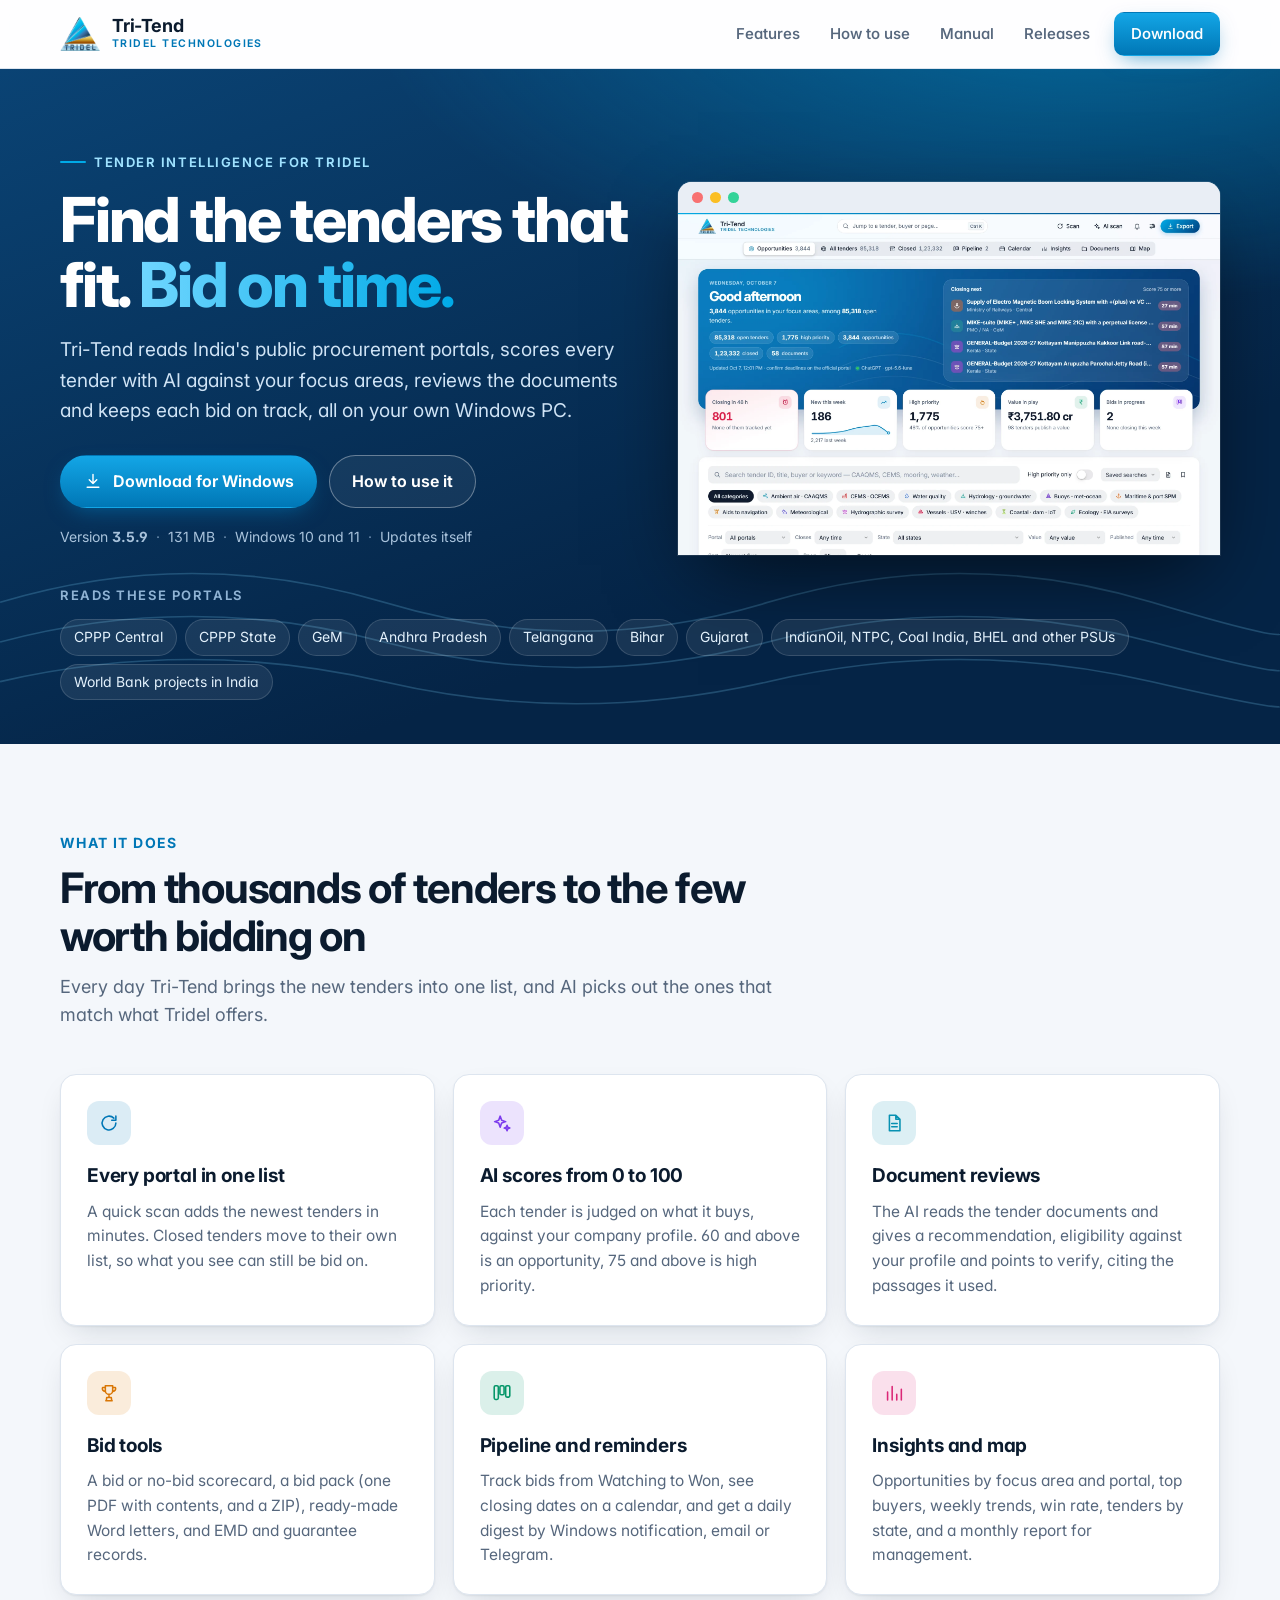
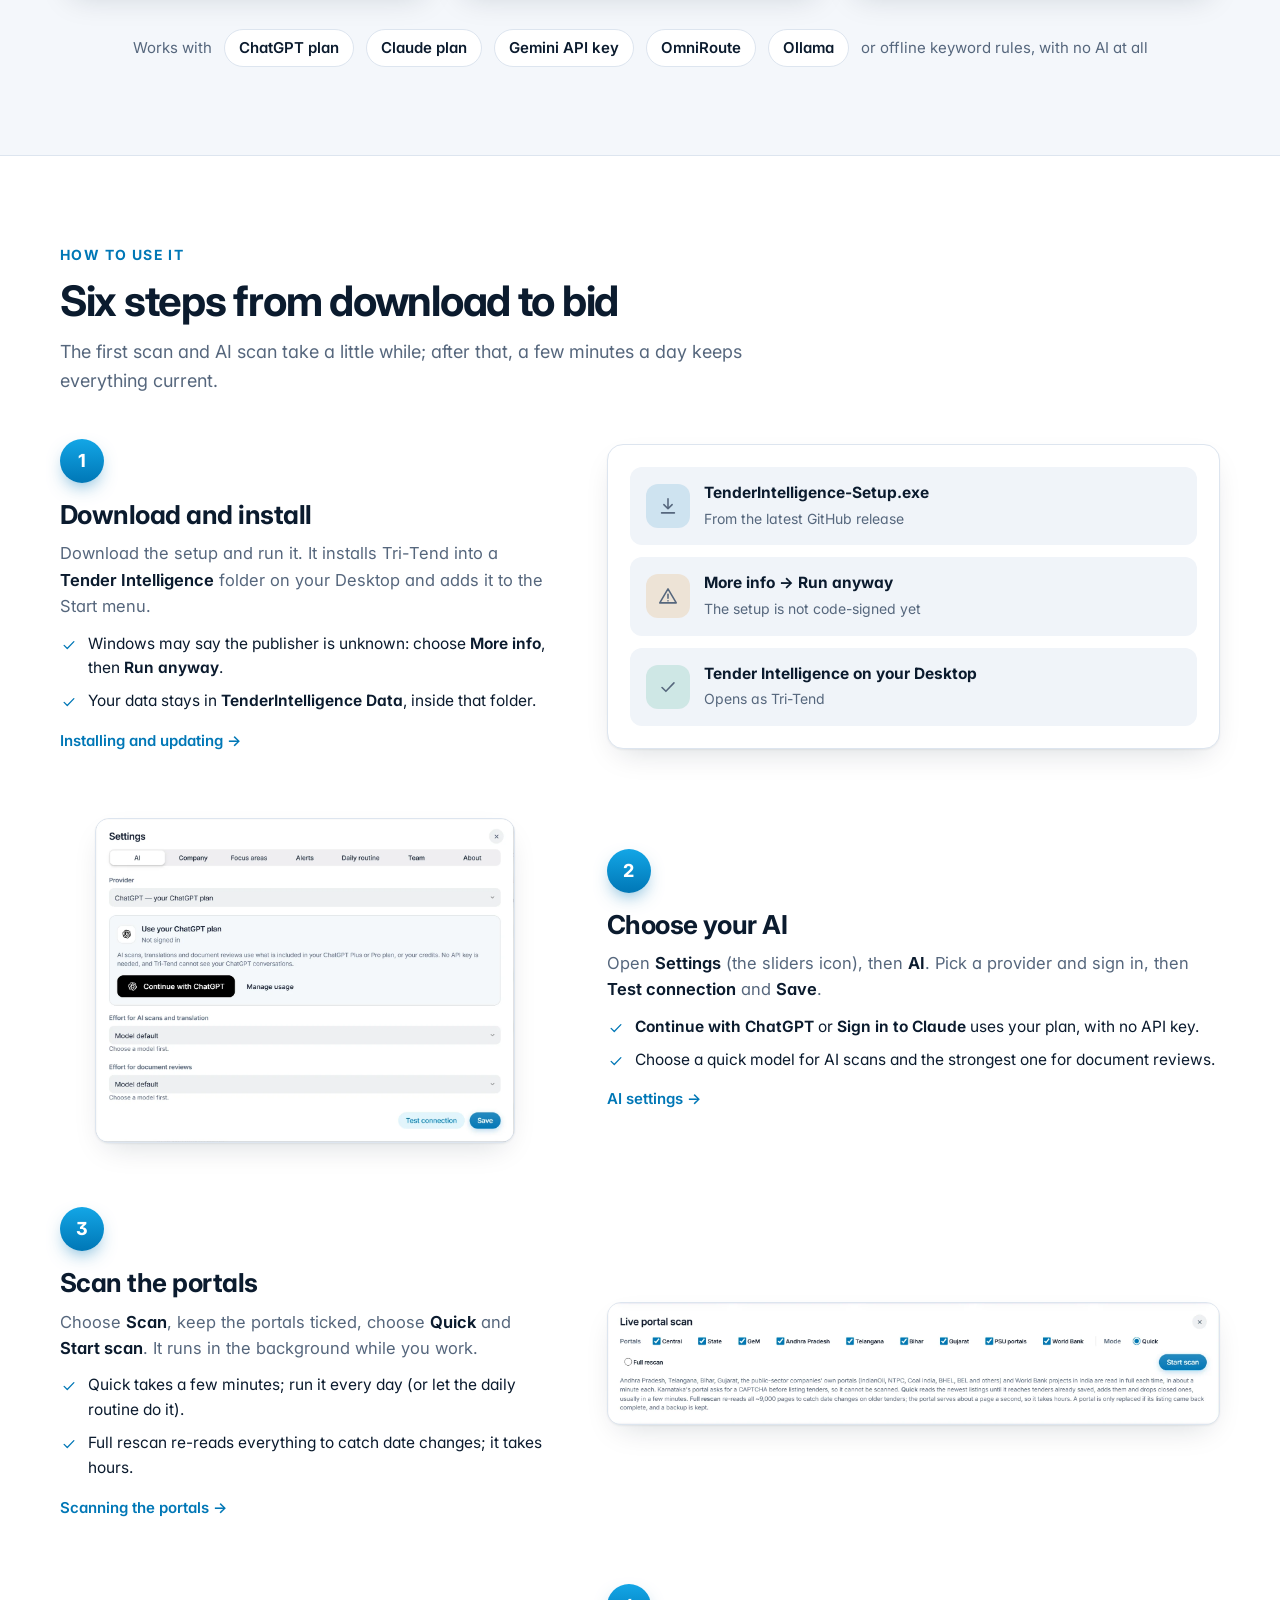
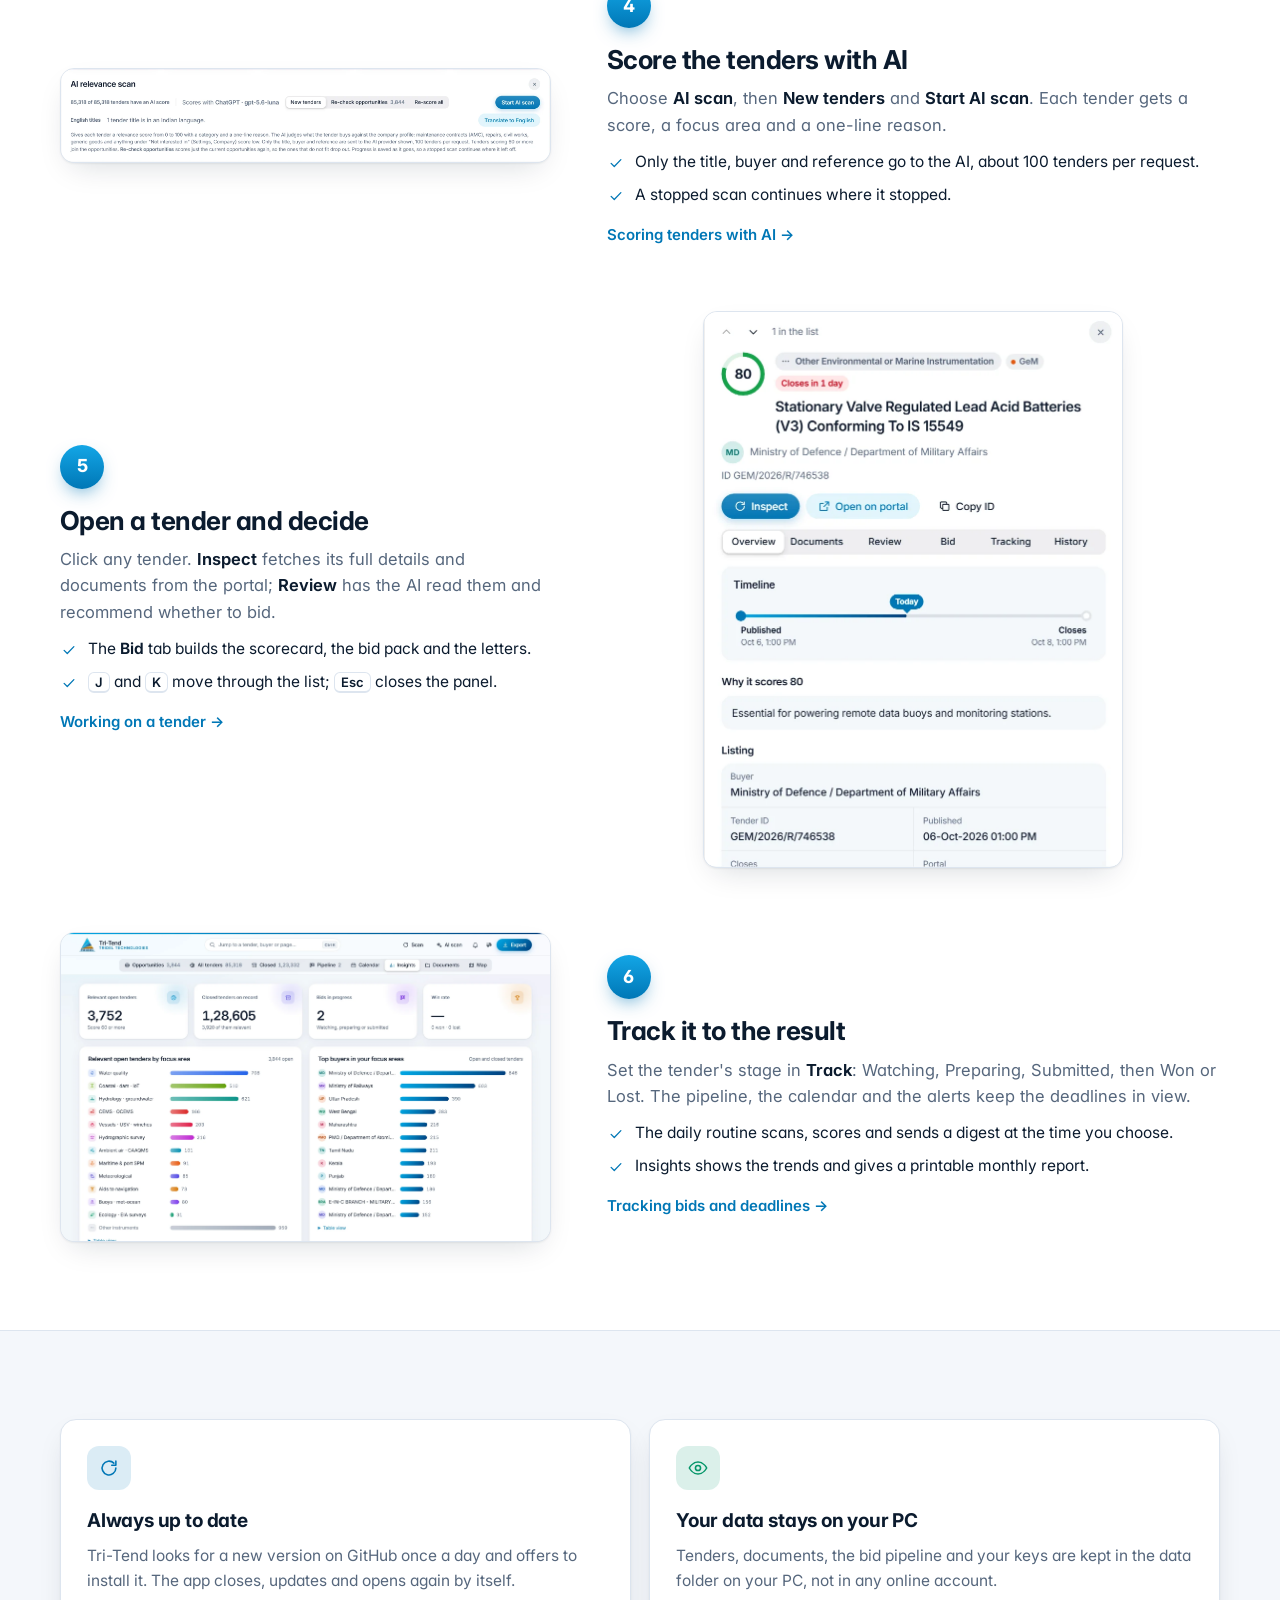
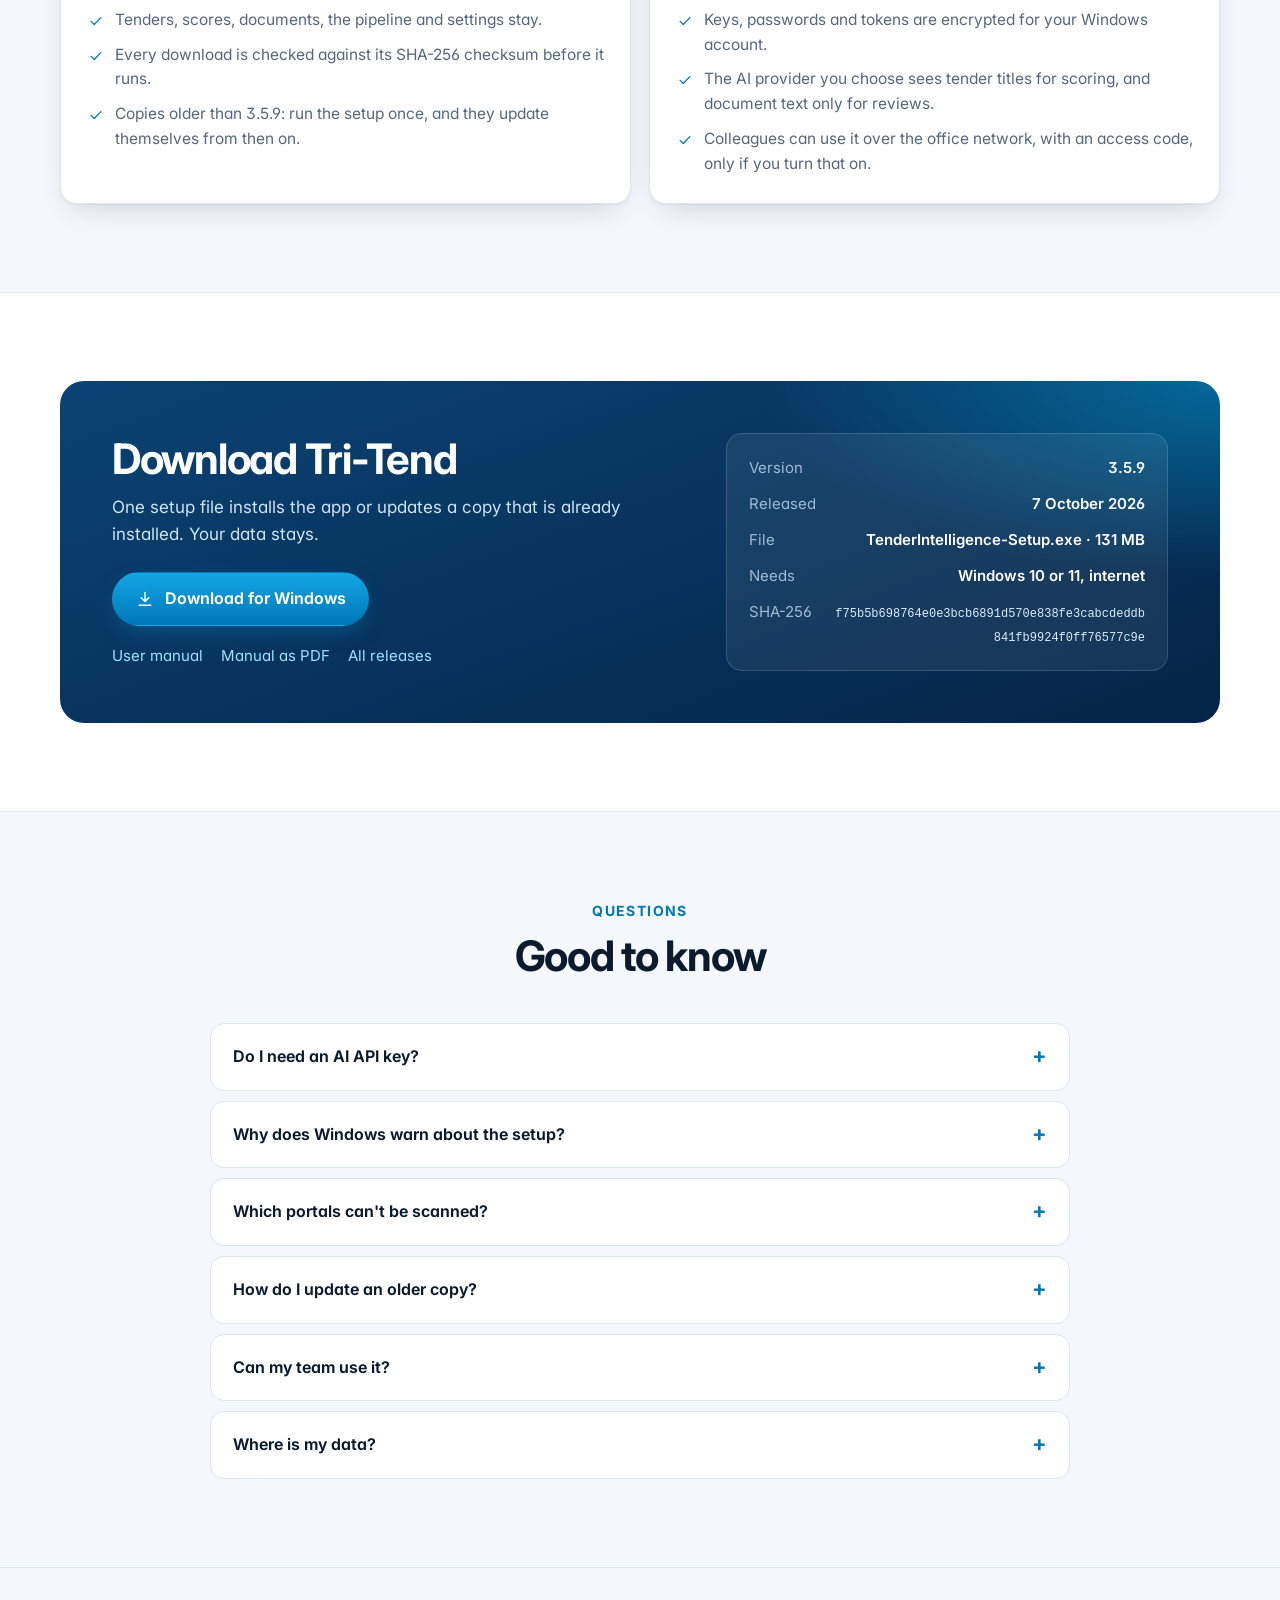
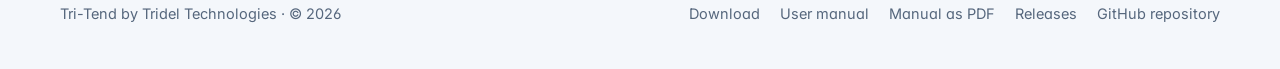
==== docs/index.html @ 92f3721c "Add the Tri-Tend website (GitHub Pages)" ====
<!doctype html>
<html lang="en">
<head>
<meta charset="utf-8">
<meta name="viewport" content="width=device-width, initial-scale=1">
<title>Tri-Tend · Tender intelligence by Tridel Technologies</title>
<meta name="description" content="Tri-Tend reads India's public procurement portals, scores each tender with AI against your focus areas, reviews the documents and tracks your bids, on your own Windows PC.">
<meta name="color-scheme" content="light dark">
<meta property="og:type" content="website">
<meta property="og:title" content="Tri-Tend · Tender intelligence by Tridel Technologies">
<meta property="og:description" content="Find the tenders that fit, score them with AI, review the documents and keep every bid on time.">
<meta property="og:url" content="https://amandeep-tridel.github.io/tri-tend/">
<meta property="og:image" content="https://amandeep-tridel.github.io/tri-tend/images/dashboard.png">
<meta name="twitter:card" content="summary_large_image">
<link rel="icon" type="image/png" href="assets/tridel-logo.png">
<link rel="stylesheet" href="assets/site.css">
</head>
<body>
<svg aria-hidden="true" class="icon-sprite" xmlns="http://www.w3.org/2000/svg"><symbol id="i-download" viewBox="0 0 24 24"><path d="M12 4v11M7.5 10.5 12 15l4.5-4.5M5 19.5h14"/></symbol><symbol id="i-refresh" viewBox="0 0 24 24"><path d="M19.5 12a7.5 7.5 0 1 1-2.2-5.3M19.5 4.5v4.5H15"/></symbol><symbol id="i-sparkles" viewBox="0 0 24 24"><path d="M10 4.5l1.6 4.4 4.4 1.6-4.4 1.6L10 16.5l-1.6-4.4L4 10.5l4.4-1.6zM17.5 14.5l.8 2.2 2.2.8-2.2.8-.8 2.2-.8-2.2-2.2-.8 2.2-.8z"/></symbol><symbol id="i-doc" viewBox="0 0 24 24"><path d="M7 3.5h7l4.5 4.5v12.5H7zM14 3.5V8h4.5M9.5 12.5h6M9.5 16h6"/></symbol><symbol id="i-trophy" viewBox="0 0 24 24"><path d="M8 4h8v5.5a4 4 0 0 1-8 0zM8 6H5a3 3 0 0 0 3 4.2M16 6h3a3 3 0 0 1-3 4.2M12 13.5V17M8.5 20.5h7M9.5 17h5l.5 3.5h-6z"/></symbol><symbol id="i-kanban" viewBox="0 0 24 24"><rect x="3.5" y="4" width="4.5" height="15" rx="1.5"/><rect x="9.75" y="4" width="4.5" height="10" rx="1.5"/><rect x="16" y="4" width="4.5" height="12.5" rx="1.5"/></symbol><symbol id="i-chart" viewBox="0 0 24 24"><path d="M5 19.5V11M10 19.5V5M15 19.5v-6M20 19.5V8"/></symbol><symbol id="i-check" viewBox="0 0 24 24"><path d="m5.5 12.5 4.2 4.2 8.8-9.2"/></symbol><symbol id="i-alert" viewBox="0 0 24 24"><path d="M12 4.2 21 19.5H3zM12 10v4.5M12 17.2v.1"/></symbol><symbol id="i-eye" viewBox="0 0 24 24"><path d="M2.5 12s3.5-6.5 9.5-6.5 9.5 6.5 9.5 6.5-3.5 6.5-9.5 6.5S2.5 12 2.5 12z"/><circle cx="12" cy="12" r="2.8"/></symbol><symbol id="i-external" viewBox="0 0 24 24"><path d="M13.5 4.5h6v6M19.5 4.5 11 13M17 14v4.5a1.5 1.5 0 0 1-1.5 1.5h-10A1.5 1.5 0 0 1 4 18.5v-10A1.5 1.5 0 0 1 5.5 7H10"/></symbol><symbol id="i-map" viewBox="0 0 24 24"><path d="M9 4.5 3.5 6.5v13l5.5-2 6 2 5.5-2v-13l-5.5 2-6-2z"/><path d="M9 4.5v13M15 6.5v13"/></symbol></svg>
<a class="skip" href="#main">Skip to content</a>
<header class="nav"><div class="wrap">
<a class="brand" href="index.html"><img src="assets/tridel-logo.png" alt="" width="40" height="34"><span><strong>Tri-Tend</strong><small>Tridel Technologies</small></span></a>
<button class="menu-btn" type="button" aria-expanded="false" aria-label="Menu">Menu</button>
<nav class="nav-links" aria-label="Site"><a href="#features">Features</a><a href="#how">How to use</a><a href="manual.html">Manual</a>
<a href="https://github.com/Amandeep-Tridel/tri-tend/releases">Releases</a><a class="btn btn-primary" href="#download">Download</a></nav>
</div></header>

<main id="main">
<section class="hero">
  <svg aria-hidden="true" class="hero-waves" preserveAspectRatio="none" viewBox="0 0 800 300"><path d="M0 210c80-30 160-30 240 0s160 30 240 0 160-30 240 0 80 25 80 25"/><path d="M0 245c80-26 160-26 240 0s160 26 240 0 160-26 240 0 80 22 80 22"/><path d="M0 175c80-34 160-34 240 0s160 34 240 0 160-34 240 0 80 28 80 28"/></svg>
  <div class="wrap hero-grid">
    <div>
      <span class="eyebrow">Tender intelligence for Tridel</span>
      <h1>Find the tenders that fit. <em>Bid on time.</em></h1>
      <p class="lead">Tri-Tend reads India's public procurement portals, scores every tender with AI against your focus areas, reviews the documents and keeps each bid on track, all on your own Windows PC.</p>
      <div class="hero-actions">
        <a class="btn btn-primary" data-download href="https://github.com/Amandeep-Tridel/tri-tend/releases/latest/download/TenderIntelligence-Setup.exe"><svg class="icon"><use href="#i-download"/></svg>Download for Windows</a>
        <a class="btn btn-ghost" href="#how">How to use it</a>
      </div>
      <p class="hero-meta"><span>Version <b data-version>3.5.9</b></span><span data-size>131 MB</span><span>Windows 10 and 11</span><span>Updates itself</span></p>
    </div>
    <div class="hero-shot">
      <div class="window"><div class="window-bar" aria-hidden="true"><i></i><i></i><i></i></div>
        <img src="images/dashboard.webp" width="2049" height="1290" alt="The Tri-Tend dashboard: opportunities closing next, tiles for tenders closing within 48 hours, new this week, high priority, value in play and bids in progress">
      </div>
    </div>
  </div>
  <div class="wrap portals">
    <p>Reads these portals</p>
    <div class="chips"><span class="chip">CPPP Central</span><span class="chip">CPPP State</span><span class="chip">GeM</span><span class="chip">Andhra Pradesh</span><span class="chip">Telangana</span><span class="chip">Bihar</span><span class="chip">Gujarat</span><span class="chip">IndianOil, NTPC, Coal India, BHEL and other PSUs</span><span class="chip">World Bank projects in India</span></div>
  </div>
</section>

<section class="block" id="features">
  <div class="wrap">
    <div class="head">
      <p class="kicker">What it does</p>
      <h2>From thousands of tenders to the few worth bidding on</h2>
      <p>Every day Tri-Tend brings the new tenders into one list, and AI picks out the ones that match what Tridel offers.</p>
    </div>
    <div class="features">
      <article class="card"><span class="badge" style="--hue:#0077b6"><svg class="icon"><use href="#i-refresh"/></svg></span>
        <h3>Every portal in one list</h3><p>A quick scan adds the newest tenders in minutes. Closed tenders move to their own list, so what you see can still be bid on.</p></article>
      <article class="card"><span class="badge" style="--hue:#7c3aed"><svg class="icon"><use href="#i-sparkles"/></svg></span>
        <h3>AI scores from 0 to 100</h3><p>Each tender is judged on what it buys, against your company profile. 60 and above is an opportunity, 75 and above is high priority.</p></article>
      <article class="card"><span class="badge" style="--hue:#0891b2"><svg class="icon"><use href="#i-doc"/></svg></span>
        <h3>Document reviews</h3><p>The AI reads the tender documents and gives a recommendation, eligibility against your profile and points to verify, citing the passages it used.</p></article>
      <article class="card"><span class="badge" style="--hue:#d97706"><svg class="icon"><use href="#i-trophy"/></svg></span>
        <h3>Bid tools</h3><p>A bid or no-bid scorecard, a bid pack (one PDF with contents, and a ZIP), ready-made Word letters, and EMD and guarantee records.</p></article>
      <article class="card"><span class="badge" style="--hue:#059669"><svg class="icon"><use href="#i-kanban"/></svg></span>
        <h3>Pipeline and reminders</h3><p>Track bids from Watching to Won, see closing dates on a calendar, and get a daily digest by Windows notification, email or Telegram.</p></article>
      <article class="card"><span class="badge" style="--hue:#db2777"><svg class="icon"><use href="#i-chart"/></svg></span>
        <h3>Insights and map</h3><p>Opportunities by focus area and portal, top buyers, weekly trends, win rate, tenders by state, and a monthly report for management.</p></article>
    </div>
    <div class="providers"><span>Works with</span><b>ChatGPT plan</b><b>Claude plan</b><b>Gemini API key</b><b>OmniRoute</b><b>Ollama</b><span>or offline keyword rules, with no AI at all</span></div>
  </div>
</section>

<section class="block alt" id="how">
  <div class="wrap">
    <div class="head">
      <p class="kicker">How to use it</p>
      <h2>Six steps from download to bid</h2>
      <p>The first scan and AI scan take a little while; after that, a few minutes a day keeps everything current.</p>
    </div>
    <div class="steps">
      <div class="step">
        <div class="step-text"><span class="step-num"></span>
          <h3>Download and install</h3>
          <p>Download the setup and run it. It installs Tri-Tend into a <span class="ui">Tender Intelligence</span> folder on your Desktop and adds it to the Start menu.</p>
          <ul><li><svg class="icon"><use href="#i-check"/></svg>Windows may say the publisher is unknown: choose <span class="ui">More info</span>, then <span class="ui">Run anyway</span>.</li>
            <li><svg class="icon"><use href="#i-check"/></svg>Your data stays in <span class="ui">TenderIntelligence Data</span>, inside that folder.</li></ul>
          <a class="more" href="manual.html#s2">Installing and updating →</a>
        </div>
        <div class="install">
          <div class="install-row"><span class="badge"><svg class="icon"><use href="#i-download"/></svg></span><div><strong>TenderIntelligence-Setup.exe</strong><span>From the latest GitHub release</span></div></div>
          <div class="install-row"><span class="badge" style="--hue:#d97706"><svg class="icon"><use href="#i-alert"/></svg></span><div><strong>More info → Run anyway</strong><span>The setup is not code-signed yet</span></div></div>
          <div class="install-row"><span class="badge" style="--hue:#059669"><svg class="icon"><use href="#i-check"/></svg></span><div><strong>Tender Intelligence on your Desktop</strong><span>Opens as Tri-Tend</span></div></div>
        </div>
      </div>
      <div class="step">
        <div class="step-text"><span class="step-num"></span>
          <h3>Choose your AI</h3>
          <p>Open <span class="ui">Settings</span> (the sliders icon), then <span class="ui">AI</span>. Pick a provider and sign in, then <span class="ui">Test connection</span> and <span class="ui">Save</span>.</p>
          <ul><li><svg class="icon"><use href="#i-check"/></svg><span class="ui">Continue with ChatGPT</span> or <span class="ui">Sign in to Claude</span> uses your plan, with no API key.</li>
            <li><svg class="icon"><use href="#i-check"/></svg>Choose a quick model for AI scans and the strongest one for document reviews.</li></ul>
          <a class="more" href="manual.html#s10-1">AI settings →</a>
        </div>
        <img class="shot narrow" src="images/settings-ai.webp" width="1290" height="999" loading="lazy" alt="Settings, AI: the provider list with ChatGPT chosen and its Continue with ChatGPT button">
      </div>
      <div class="step">
        <div class="step-text"><span class="step-num"></span>
          <h3>Scan the portals</h3>
          <p>Choose <span class="ui">Scan</span>, keep the portals ticked, choose <span class="ui">Quick</span> and <span class="ui">Start scan</span>. It runs in the background while you work.</p>
          <ul><li><svg class="icon"><use href="#i-check"/></svg>Quick takes a few minutes; run it every day (or let the daily routine do it).</li>
            <li><svg class="icon"><use href="#i-check"/></svg>Full rescan re-reads everything to catch date changes; it takes hours.</li></ul>
          <a class="more" href="manual.html#s5">Scanning the portals →</a>
        </div>
        <img class="shot" src="images/scan-panel.webp" width="1896" height="377" loading="lazy" alt="The scan panel with every portal ticked, Quick chosen and the Start scan button">
      </div>
      <div class="step">
        <div class="step-text"><span class="step-num"></span>
          <h3>Score the tenders with AI</h3>
          <p>Choose <span class="ui">AI scan</span>, then <span class="ui">New tenders</span> and <span class="ui">Start AI scan</span>. Each tender gets a score, a focus area and a one-line reason.</p>
          <ul><li><svg class="icon"><use href="#i-check"/></svg>Only the title, buyer and reference go to the AI, about 100 tenders per request.</li>
            <li><svg class="icon"><use href="#i-check"/></svg>A stopped scan continues where it stopped.</li></ul>
          <a class="more" href="manual.html#s6">Scoring tenders with AI →</a>
        </div>
        <img class="shot" src="images/ai-scan-panel.webp" width="1896" height="360" loading="lazy" alt="The AI scan panel with New tenders, Re-check opportunities and Re-score all">
      </div>
      <div class="step">
        <div class="step-text"><span class="step-num"></span>
          <h3>Open a tender and decide</h3>
          <p>Click any tender. <span class="ui">Inspect</span> fetches its full details and documents from the portal; <span class="ui">Review</span> has the AI read them and recommend whether to bid.</p>
          <ul><li><svg class="icon"><use href="#i-check"/></svg>The <span class="ui">Bid</span> tab builds the scorecard, the bid pack and the letters.</li>
            <li><svg class="icon"><use href="#i-check"/></svg><kbd>J</kbd> and <kbd>K</kbd> move through the list; <kbd>Esc</kbd> closes the panel.</li></ul>
          <a class="more" href="manual.html#s7">Working on a tender →</a>
        </div>
        <img class="shot narrow" src="images/tender-panel.webp" width="840" height="1115" loading="lazy" alt="A tender's panel with its score, Inspect and Open on portal buttons, and the Overview, Documents, Review, Bid, Tracking and History tabs">
      </div>
      <div class="step">
        <div class="step-text"><span class="step-num"></span>
          <h3>Track it to the result</h3>
          <p>Set the tender's stage in <span class="ui">Track</span>: Watching, Preparing, Submitted, then Won or Lost. The pipeline, the calendar and the alerts keep the deadlines in view.</p>
          <ul><li><svg class="icon"><use href="#i-check"/></svg>The daily routine scans, scores and sends a digest at the time you choose.</li>
            <li><svg class="icon"><use href="#i-check"/></svg>Insights shows the trends and gives a printable monthly report.</li></ul>
          <a class="more" href="manual.html#s8">Tracking bids and deadlines →</a>
        </div>
        <img class="shot" src="images/insights.webp" width="2049" height="1290" loading="lazy" alt="Insights: relevant open tenders by focus area and the top buyers">
      </div>
    </div>
  </div>
</section>

<section class="block" id="trust">
  <div class="wrap pair">
    <article class="card"><span class="badge"><svg class="icon"><use href="#i-refresh"/></svg></span>
      <h3>Always up to date</h3><p>Tri-Tend looks for a new version on GitHub once a day and offers to install it. The app closes, updates and opens again by itself.</p>
      <ul><li><svg class="icon"><use href="#i-check"/></svg>Tenders, scores, documents, the pipeline and settings stay.</li>
        <li><svg class="icon"><use href="#i-check"/></svg>Every download is checked against its SHA-256 checksum before it runs.</li>
        <li><svg class="icon"><use href="#i-check"/></svg>Copies older than 3.5.9: run the setup once, and they update themselves from then on.</li></ul></article>
    <article class="card"><span class="badge" style="--hue:#059669"><svg class="icon"><use href="#i-eye"/></svg></span>
      <h3>Your data stays on your PC</h3><p>Tenders, documents, the bid pipeline and your keys are kept in the data folder on your PC, not in any online account.</p>
      <ul><li><svg class="icon"><use href="#i-check"/></svg>Keys, passwords and tokens are encrypted for your Windows account.</li>
        <li><svg class="icon"><use href="#i-check"/></svg>The AI provider you choose sees tender titles for scoring, and document text only for reviews.</li>
        <li><svg class="icon"><use href="#i-check"/></svg>Colleagues can use it over the office network, with an access code, only if you turn that on.</li></ul></article>
  </div>
</section>

<section class="block alt" id="download">
  <div class="wrap">
    <div class="download">
      <div>
        <h2>Download Tri-Tend</h2>
        <p>One setup file installs the app or updates a copy that is already installed. Your data stays.</p>
        <a class="btn btn-primary" data-download href="https://github.com/Amandeep-Tridel/tri-tend/releases/latest/download/TenderIntelligence-Setup.exe"><svg class="icon"><use href="#i-download"/></svg>Download for Windows</a>
        <div class="links"><a href="manual.html">User manual</a><a href="Tri-Tend-User-Manual.pdf">Manual as PDF</a><a href="https://github.com/Amandeep-Tridel/tri-tend/releases">All releases</a></div>
      </div>
      <div class="facts"><dl>
        <div><dt>Version</dt><dd data-version>3.5.9</dd></div>
        <div><dt>Released</dt><dd data-date>7 October 2026</dd></div>
        <div><dt>File</dt><dd>TenderIntelligence-Setup.exe · <span data-size>131 MB</span></dd></div>
        <div><dt>Needs</dt><dd>Windows 10 or 11, internet</dd></div>
        <div><dt>SHA-256</dt><dd><code data-sha>f75b5b698764e0e3bcb6891d570e838fe3cabcdeddb841fb9924f0ff76577c9e</code></dd></div>
      </dl></div>
    </div>
  </div>
</section>

<section class="block" id="questions">
  <div class="wrap">
    <div class="head center"><p class="kicker">Questions</p><h2>Good to know</h2></div>
    <div class="faq">
      <details><summary>Do I need an AI API key?</summary><p>No. You can sign in with a ChatGPT Plus or Pro plan, or a Claude Pro or Max plan. A Gemini API key, OmniRoute or Ollama work too, and the offline keyword rules need nothing at all.</p></details>
      <details><summary>Why does Windows warn about the setup?</summary><p>The setup is not code-signed yet, so Windows SmartScreen does not recognise the publisher. Choose More info, then Run anyway. The app checks every update against its SHA-256 checksum before running it.</p></details>
      <details><summary>Which portals can't be scanned?</summary><p>Portals that ask for a CAPTCHA before listing any tenders, such as Karnataka's and Chhattisgarh's. Inspecting a single tender sometimes shows a CAPTCHA too; you type it in.</p></details>
      <details><summary>How do I update an older copy?</summary><p>Close Tri-Tend, download the setup and run it once. It finds the app and its data and updates it in place. From version 3.5.9 on, the app updates itself from GitHub.</p></details>
      <details><summary>Can my team use it?</summary><p>Yes. In Settings, Team, share the dashboard on your office network with an access code. Colleagues open it in their browser and can browse, track bids and add notes, but cannot change settings or start scans.</p></details>
      <details><summary>Where is my data?</summary><p>In the data folder shown in Settings, About: by default, TenderIntelligence Data inside the Tender Intelligence folder on your Desktop. Updates never remove it, and uninstalling keeps it unless you choose otherwise.</p></details>
    </div>
  </div>
</section>
</main>

<footer><div class="wrap">
<span>Tri-Tend by Tridel Technologies · © <span data-year>2026</span></span>
<nav aria-label="Footer"><a href="index.html#download">Download</a><a href="manual.html">User manual</a><a href="Tri-Tend-User-Manual.pdf">Manual as PDF</a>
<a href="https://github.com/Amandeep-Tridel/tri-tend/releases">Releases</a><a href="https://github.com/Amandeep-Tridel/tri-tend">GitHub repository</a></nav>
</div></footer>
<script src="assets/site.js"></script>
</body>
</html>
---- docs/assets/site.css ----
/* Tri-Tend website: the app's look (Tridel blue, deep-sea navy hero), light and dark. */
@font-face { font-family: "Inter Var"; src: url("Inter-Variable.woff") format("woff"); font-weight: 100 900; font-display: swap; }

:root {
  --bg: #f4f7fb; --surface: #ffffff; --surface-2: #f0f4f9; --ink: #0b1b2e; --muted: #56677d; --line: #dde5ef;
  --accent: #0077b6; --accent-hover: #00659b; --bright: #00aae7; --tint: rgba(0, 170, 231, .11);
  --navy: #052446; --navy-2: #0a4374; --shadow: 0 1px 2px rgba(11, 27, 46, .06), 0 12px 32px -12px rgba(11, 27, 46, .18);
  --radius: 16px; --font: "Inter Var", "Segoe UI", system-ui, -apple-system, Roboto, Arial, sans-serif;
  color-scheme: light;
}
@media (prefers-color-scheme: dark) {
  :root {
    --bg: #050c17; --surface: #0b1626; --surface-2: #0f1d31; --ink: #e5edf7; --muted: #95a6bb; --line: #1b2a40;
    --accent: #2bb8f0; --accent-hover: #5ccbf5; --bright: #2bb8f0; --tint: rgba(43, 184, 240, .14);
    --navy: #03152b; --navy-2: #072c52; --shadow: 0 1px 2px rgba(0, 0, 0, .4), 0 16px 40px -16px rgba(0, 0, 0, .7);
    color-scheme: dark;
  }
}

* { box-sizing: border-box; }
html { scroll-behavior: smooth; scroll-padding-top: 84px; -webkit-text-size-adjust: 100%; }
body { margin: 0; background: var(--bg); color: var(--ink); font: 16px/1.6 var(--font); font-feature-settings: "cv11", "ss01"; overflow-x: hidden; }
img { max-width: 100%; height: auto; display: block; }
a { color: var(--accent); text-decoration: none; }
a:hover { text-decoration: underline; }
:focus-visible { outline: 3px solid var(--bright); outline-offset: 2px; border-radius: 6px; }
.wrap { width: min(1160px, 100% - 40px); margin: 0 auto; }
.skip { position: absolute; left: -999px; top: 8px; background: var(--surface); padding: 8px 14px; border-radius: 8px; z-index: 50; }
.skip:focus { left: 12px; }
.icon { width: 20px; height: 20px; flex: none; fill: none; stroke: currentColor; stroke-width: 1.7; stroke-linecap: round; stroke-linejoin: round; }
.icon-sprite { display: none; }

/* buttons */
.btn { display: inline-flex; align-items: center; gap: 10px; padding: 13px 22px; border-radius: 999px; font-weight: 650; font-size: 16px;
  border: 1px solid transparent; cursor: pointer; transition: background .15s, transform .15s, box-shadow .15s; white-space: nowrap; }
.btn:hover { text-decoration: none; transform: translateY(-1px); }
.btn-primary { background: linear-gradient(180deg, #13a6e6, #0077b6); color: #fff; box-shadow: 0 8px 22px -8px rgba(0, 119, 182, .7); }
.btn-primary:hover { background: linear-gradient(180deg, #1fb2f0, #006ba4); }
.btn-ghost { color: #fff; border-color: rgba(255, 255, 255, .35); background: rgba(255, 255, 255, .06); }
.btn-ghost:hover { background: rgba(255, 255, 255, .14); }
.btn-soft { color: var(--accent); background: var(--tint); }
.btn-soft:hover { background: rgba(0, 170, 231, .2); }

/* navigation */
.nav { position: sticky; top: 0; z-index: 20; background: color-mix(in srgb, var(--surface) 86%, transparent); backdrop-filter: saturate(1.4) blur(14px);
  border-bottom: 1px solid var(--line); }
.nav .wrap { display: flex; align-items: center; gap: 24px; height: 68px; }
.brand { display: flex; align-items: center; gap: 12px; color: var(--ink); }
.brand:hover { text-decoration: none; }
.brand img { width: 40px; height: 34px; object-fit: contain; }
.brand strong { display: block; font-size: 18px; letter-spacing: -.01em; line-height: 1.1; }
.brand small { display: block; font-size: 10.5px; font-weight: 650; letter-spacing: .14em; color: var(--accent); text-transform: uppercase; }
.nav-links { display: flex; align-items: center; gap: 6px; margin-left: auto; }
.nav-links a { color: var(--muted); font-weight: 550; font-size: 15px; padding: 8px 12px; border-radius: 10px; }
.nav-links a:hover, .nav-links a[aria-current="page"] { color: var(--ink); background: var(--surface-2); text-decoration: none; }
.nav-links .btn { padding: 9px 16px; font-size: 15px; color: #fff; margin-left: 6px; }
.nav-links .btn:hover { background: linear-gradient(180deg, #1fb2f0, #006ba4); }
.menu-btn { display: none; margin-left: auto; background: none; border: 1px solid var(--line); color: var(--ink); border-radius: 10px; padding: 8px 10px; }

/* hero */
.hero { position: relative; overflow: hidden; color: #fff; background: radial-gradient(1200px 500px at 85% -10%, rgba(0, 170, 231, .45), transparent 60%),
  linear-gradient(160deg, var(--navy-2), var(--navy) 70%); padding: 76px 0 0; }
.hero-waves { position: absolute; inset: auto 0 0 0; width: 100%; height: 340px; opacity: .22; pointer-events: none; }
.hero-waves path { fill: none; stroke: #7fd8ff; stroke-width: 1.4; }
.hero-grid { position: relative; display: grid; grid-template-columns: 1.05fr 1fr; gap: 48px; align-items: center; }
.eyebrow { display: inline-flex; align-items: center; gap: 8px; font-size: 13px; font-weight: 650; letter-spacing: .12em; text-transform: uppercase; color: #9fe2ff; }
.eyebrow::before { content: ""; width: 26px; height: 2px; background: #00aae7; border-radius: 2px; }
.hero h1 { font-size: clamp(38px, 5.4vw, 62px); line-height: 1.04; letter-spacing: -.035em; margin: 16px 0 18px; font-weight: 780; }
.hero h1 em { font-style: normal; background: linear-gradient(90deg, #6fd6ff, #00aae7); -webkit-background-clip: text; background-clip: text; color: transparent; }
.hero p.lead { font-size: 19px; color: #cfe3f5; max-width: 34em; margin: 0 0 28px; }
.hero-actions { display: flex; flex-wrap: wrap; gap: 12px; }
.hero-meta { margin: 18px 0 0; font-size: 14px; color: #a9c3dc; }
.hero-meta span + span::before { content: "·"; margin: 0 8px; color: #6f8fb0; }
.hero-shot { position: relative; align-self: end; margin-bottom: -6px; }
.window { border-radius: 14px 14px 0 0; overflow: hidden; background: #fff; box-shadow: 0 30px 80px -20px rgba(0, 0, 0, .65), 0 0 0 1px rgba(255, 255, 255, .12); }
.window-bar { display: flex; gap: 7px; padding: 10px 14px; background: #e9eef5; }
.window-bar i { width: 11px; height: 11px; border-radius: 50%; background: #c9d3df; }
.window-bar i:first-child { background: #f87171; } .window-bar i:nth-child(2) { background: #fbbf24; } .window-bar i:nth-child(3) { background: #34d399; }
.portals { position: relative; padding: 36px 0 44px; }
.portals p { margin: 0 0 14px; font-size: 13px; letter-spacing: .12em; text-transform: uppercase; color: #8fb3d4; font-weight: 650; }
.chips { display: flex; flex-wrap: wrap; gap: 8px; }
.chip { font-size: 14px; padding: 6px 13px; border-radius: 999px; background: rgba(255, 255, 255, .08); border: 1px solid rgba(255, 255, 255, .14); color: #e3f1fc; }

/* sections */
section.block { padding: 88px 0; }
section.alt { background: var(--surface); border-block: 1px solid var(--line); }
.head { max-width: 720px; margin: 0 0 44px; }
.head .kicker { color: var(--accent); font-weight: 700; font-size: 14px; letter-spacing: .1em; text-transform: uppercase; margin: 0 0 10px; }
.head h2 { font-size: clamp(30px, 3.6vw, 42px); letter-spacing: -.03em; line-height: 1.12; margin: 0 0 14px; }
.head p { color: var(--muted); font-size: 18px; margin: 0; }
.center { text-align: center; margin-inline: auto; }

.features { display: grid; grid-template-columns: repeat(3, 1fr); gap: 18px; }
.card { background: var(--surface); border: 1px solid var(--line); border-radius: var(--radius); padding: 26px; box-shadow: var(--shadow); }
section.alt .card { background: var(--bg); box-shadow: none; }
.card h3 { margin: 16px 0 8px; font-size: 19px; letter-spacing: -.01em; }
.card p { margin: 0; color: var(--muted); font-size: 15.5px; }
.badge { width: 44px; height: 44px; border-radius: 12px; display: grid; place-items: center; color: var(--hue, var(--accent));
  background: color-mix(in srgb, var(--hue, var(--accent)) 14%, transparent); }
.badge .icon { width: 22px; height: 22px; }

.providers { display: flex; flex-wrap: wrap; align-items: center; justify-content: center; gap: 10px 12px; margin-top: 34px; color: var(--muted); font-size: 15px; }
.providers b { color: var(--ink); background: var(--surface); border: 1px solid var(--line); border-radius: 999px; padding: 6px 14px; font-weight: 600; }

/* steps */
.steps { display: grid; gap: 64px; counter-reset: step; }
.step { display: grid; grid-template-columns: 1fr 1.25fr; gap: 56px; align-items: center; }
.step:nth-child(even) .step-text { order: 2; }
.step > *, .hero-grid > *, .download > *, .pair > * { min-width: 0; }
.step-num { counter-increment: step; display: inline-grid; place-items: center; width: 44px; height: 44px; border-radius: 50%;
  background: linear-gradient(180deg, #13a6e6, #0077b6); color: #fff; font-weight: 750; font-size: 18px; box-shadow: 0 8px 20px -8px rgba(0, 119, 182, .8); }
.step-num::before { content: counter(step); }
.step h3 { font-size: 26px; letter-spacing: -.02em; margin: 16px 0 10px; line-height: 1.2; }
.step p { color: var(--muted); margin: 0 0 12px; font-size: 16.5px; }
.step ul { margin: 0 0 14px; padding: 0; list-style: none; display: grid; gap: 8px; }
.step li, .pair li { position: relative; padding-left: 28px; font-size: 15.5px; }
.step li { color: var(--ink); }
.step li > .icon, .pair li > .icon { position: absolute; left: 0; top: 4px; color: var(--accent); width: 18px; height: 18px; }
.step .more { font-weight: 600; font-size: 15px; display: inline-flex; align-items: center; gap: 6px; }
.shot { border-radius: 14px; overflow: hidden; border: 1px solid var(--line); box-shadow: var(--shadow); background: #fff; }
.shot.narrow { max-width: min(420px, 100%); margin-inline: auto; }
kbd { font: 600 13px var(--font); border: 1px solid var(--line); border-bottom-width: 2px; border-radius: 6px; padding: 1px 6px; background: var(--surface); color: var(--ink); }
.ui { font-weight: 650; color: var(--ink); }

.install { background: var(--surface); border: 1px solid var(--line); border-radius: 16px; box-shadow: var(--shadow); padding: 22px; display: grid; gap: 12px; }
.install-row { display: flex; align-items: center; gap: 14px; padding: 14px 16px; border-radius: 12px; background: var(--surface-2); }
.install-row .badge { flex: none; }
.install-row strong { display: block; font-size: 15.5px; }
.install-row span { color: var(--muted); font-size: 14px; }

/* two cards */
.pair { display: grid; grid-template-columns: 1fr 1fr; gap: 18px; }
.pair ul { margin: 14px 0 0; padding: 0; list-style: none; display: grid; gap: 10px; }
.pair li { color: var(--muted); }

/* download */
.download { position: relative; overflow: hidden; border-radius: 24px; color: #fff; padding: 52px; display: grid; grid-template-columns: 1.3fr 1fr; gap: 40px; align-items: center;
  background: radial-gradient(700px 300px at 100% 0, rgba(0, 170, 231, .45), transparent 65%), linear-gradient(160deg, var(--navy-2), var(--navy)); }
.download h2 { font-size: clamp(30px, 3.6vw, 42px); letter-spacing: -.03em; margin: 0 0 12px; line-height: 1.1; }
.download p { color: #cfe3f5; margin: 0 0 24px; font-size: 17px; }
.facts { background: rgba(255, 255, 255, .07); border: 1px solid rgba(255, 255, 255, .14); border-radius: 16px; padding: 22px; display: grid; gap: 12px; font-size: 15px; }
.facts div { display: flex; justify-content: space-between; gap: 16px; }
.facts dt { color: #9fbbd6; white-space: nowrap; }
.facts dd { margin: 0; text-align: right; font-weight: 600; }
.facts code { font-size: 12px; word-break: break-all; color: #d8ecfb; font-weight: 500; }
.facts dl { margin: 0; display: grid; gap: 12px; }
.download .links { display: flex; flex-wrap: wrap; gap: 8px 18px; margin-top: 18px; font-size: 15px; }
.download .links a { color: #9fe2ff; }

/* questions */
.faq { display: grid; gap: 10px; max-width: 860px; margin: 0 auto; }
.faq details { background: var(--surface); border: 1px solid var(--line); border-radius: 14px; padding: 4px 22px; }
.faq summary { cursor: pointer; font-weight: 650; padding: 16px 0; list-style: none; display: flex; justify-content: space-between; gap: 16px; }
.faq summary::-webkit-details-marker { display: none; }
.faq summary::after { content: "+"; color: var(--accent); font-size: 22px; line-height: 1; }
.faq details[open] summary::after { content: "–"; }
.faq details p { margin: 0 0 18px; color: var(--muted); }

/* footer */
footer { border-top: 1px solid var(--line); padding: 34px 0 44px; color: var(--muted); font-size: 14.5px; }
footer .wrap { display: flex; flex-wrap: wrap; gap: 16px 28px; align-items: center; justify-content: space-between; }
footer nav { display: flex; flex-wrap: wrap; gap: 8px 20px; }
footer a { color: var(--muted); }

/* manual page */
.doc-hero { background: linear-gradient(160deg, var(--navy-2), var(--navy)); color: #fff; padding: 52px 0 46px; }
.doc-hero h1 { margin: 10px 0 10px; font-size: clamp(32px, 4.4vw, 48px); letter-spacing: -.03em; line-height: 1.1; }
.doc-hero p { margin: 0 0 22px; color: #cfe3f5; font-size: 17px; }
.doc-layout { display: grid; grid-template-columns: 260px minmax(0, 1fr); gap: 48px; padding: 44px 0 80px; align-items: start; }
.toc { position: sticky; top: 88px; max-height: calc(100vh - 110px); overflow: auto; font-size: 14.5px; padding-right: 6px; }
.toc p { margin: 0 0 10px; font-size: 12px; font-weight: 700; letter-spacing: .12em; text-transform: uppercase; color: var(--muted); }
.toc ol { list-style: none; margin: 0; padding: 0; }
.toc li a { display: block; padding: 6px 10px; border-radius: 8px; color: var(--muted); line-height: 1.35; }
.toc li a:hover { background: var(--surface-2); color: var(--ink); text-decoration: none; }
.toc li a.active { background: var(--tint); color: var(--accent); font-weight: 650; }
.toc ol ol a { padding-left: 24px; font-size: 13.5px; }
.prose { min-width: 0; max-width: 820px; }
.prose .band { font-size: 30px; letter-spacing: -.02em; margin: 56px 0 16px; padding-top: 4px; line-height: 1.2; }
.prose .band:first-child { margin-top: 0; }
.prose .sub { font-size: 21px; margin: 34px 0 10px; letter-spacing: -.01em; }
.prose p, .prose li { color: var(--ink); }
.prose ul, .prose ol { padding-left: 22px; }
.prose li { margin: 4px 0; }
.prose figure { margin: 22px 0 28px; text-align: center; }
.prose figure img { width: auto !important; max-width: 100%; margin: 0 auto; border-radius: 12px; border: 1px solid var(--line); box-shadow: var(--shadow); }
.prose figcaption { color: var(--muted); font-size: 14px; margin-top: 10px; }
.prose table.doc { width: 100%; border-collapse: separate; border-spacing: 0; font-size: 15px; margin: 16px 0 24px; border: 1px solid var(--line); border-radius: 12px; overflow: hidden; display: block; overflow-x: auto; }
.prose table.doc th { background: var(--surface-2); text-align: left; padding: 11px 14px; font-weight: 650; border-bottom: 1px solid var(--line); }
.prose table.doc td { padding: 11px 14px; border-bottom: 1px solid var(--line); vertical-align: top; }
.prose table.doc tr:last-child td { border-bottom: 0; }
.prose .note { border-left: 4px solid var(--accent); background: var(--tint); padding: 14px 18px; border-radius: 0 12px 12px 0; margin: 18px 0 24px; }
.prose .note p { margin: 0; }
.prose code { font-size: 13.5px; background: var(--surface-2); border: 1px solid var(--line); padding: 1px 6px; border-radius: 6px; word-break: break-all; }

@media (max-width: 980px) {
  .hero-grid, .step, .download, .pair { grid-template-columns: minmax(0, 1fr); }   /* minmax: wide pictures must not widen the page */
  .step:nth-child(even) .step-text { order: 0; }
  .features { grid-template-columns: 1fr 1fr; }
  .hero { padding-top: 52px; }
  .hero-shot { margin-top: 8px; }
  .doc-layout { grid-template-columns: 1fr; gap: 24px; }
  .toc { position: static; max-height: none; border: 1px solid var(--line); border-radius: 14px; padding: 16px; background: var(--surface); }
  .download { padding: 34px 26px; }
}
@media (max-width: 760px) {
  .wrap { width: calc(100% - 32px); }
  .menu-btn { display: inline-flex; }
  .nav-links { display: none; position: absolute; top: 68px; left: 0; right: 0; flex-direction: column; align-items: stretch; gap: 2px;
    background: var(--surface); border-bottom: 1px solid var(--line); padding: 10px 16px 16px; }
  .nav.open .nav-links { display: flex; }
  .nav-links .btn { margin: 6px 0 0; justify-content: center; }
  .features { grid-template-columns: 1fr; }
  section.block { padding: 64px 0; }
  .hero p.lead { font-size: 17px; }
  .btn { padding: 12px 18px; }
  .facts div { flex-direction: column; gap: 2px; }
  .facts dd { text-align: left; }
}
@media (prefers-reduced-motion: reduce) { * { transition: none !important; scroll-behavior: auto !important; } }
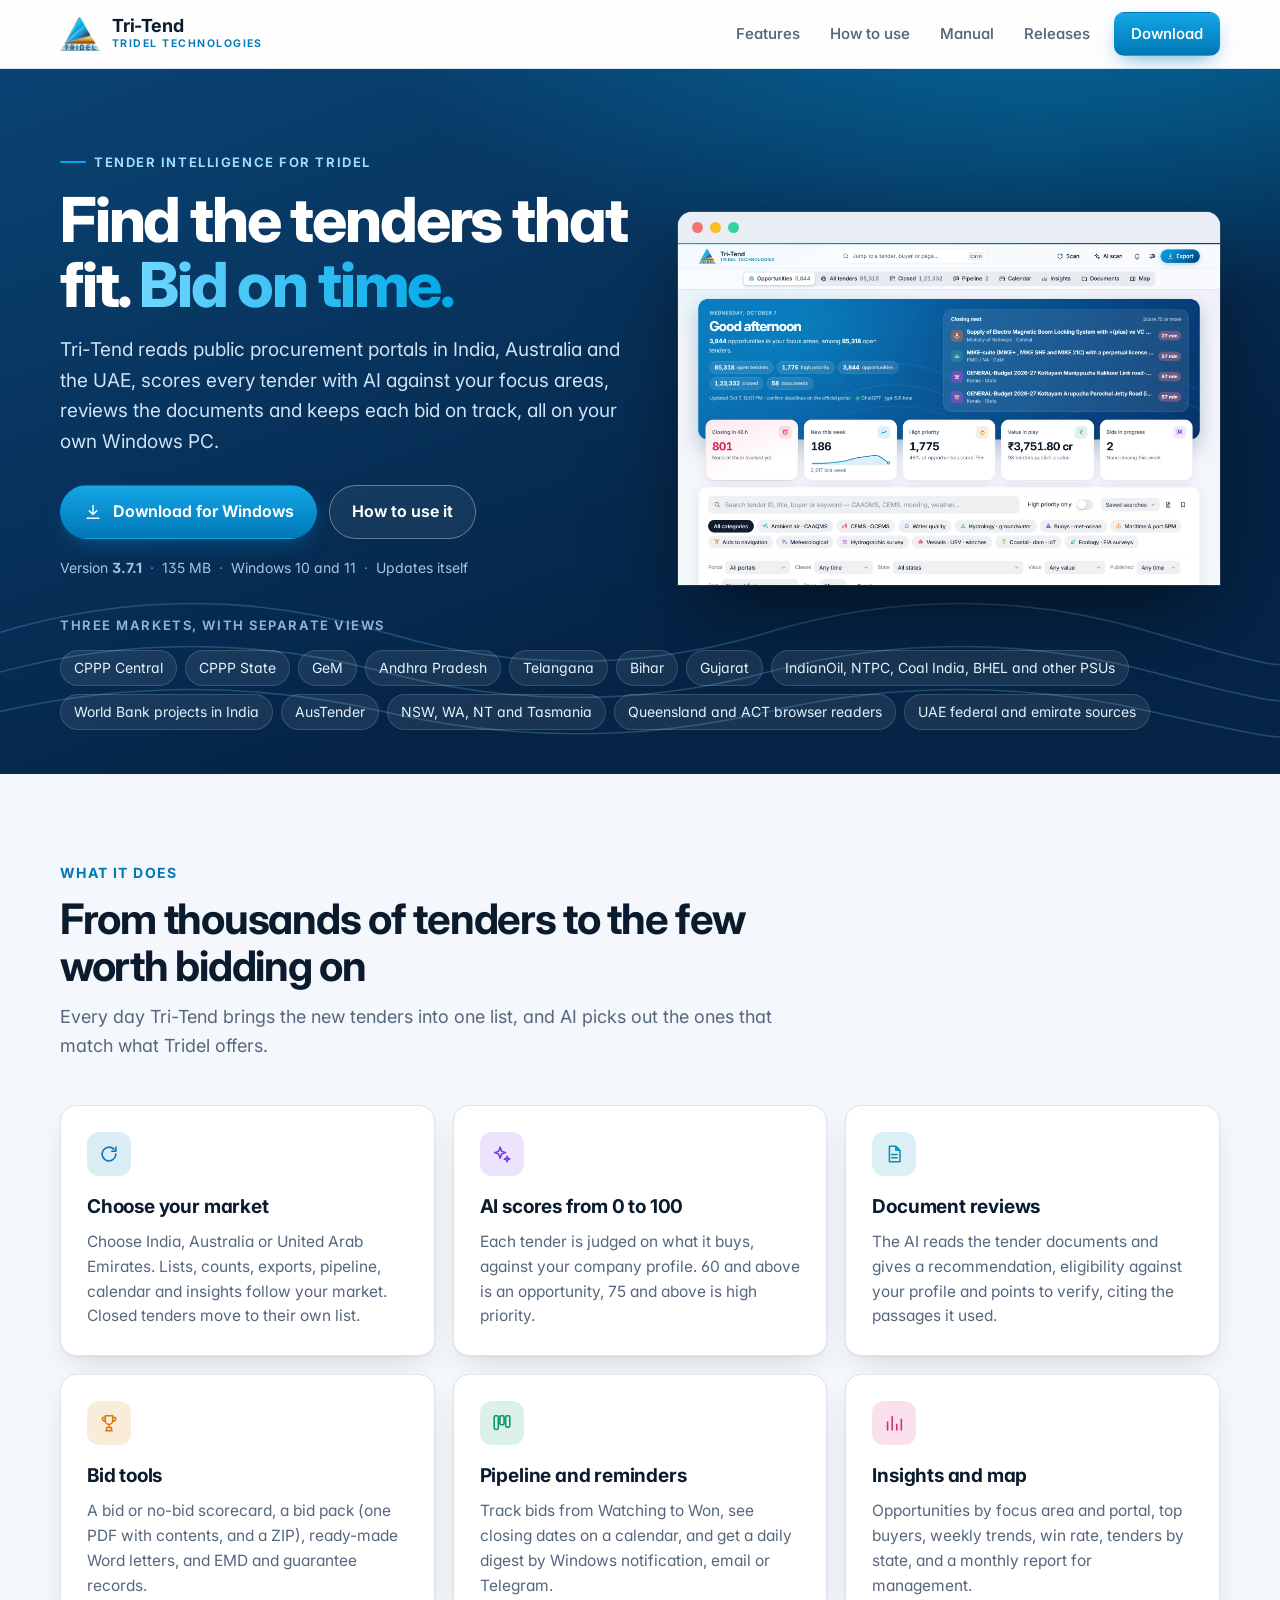
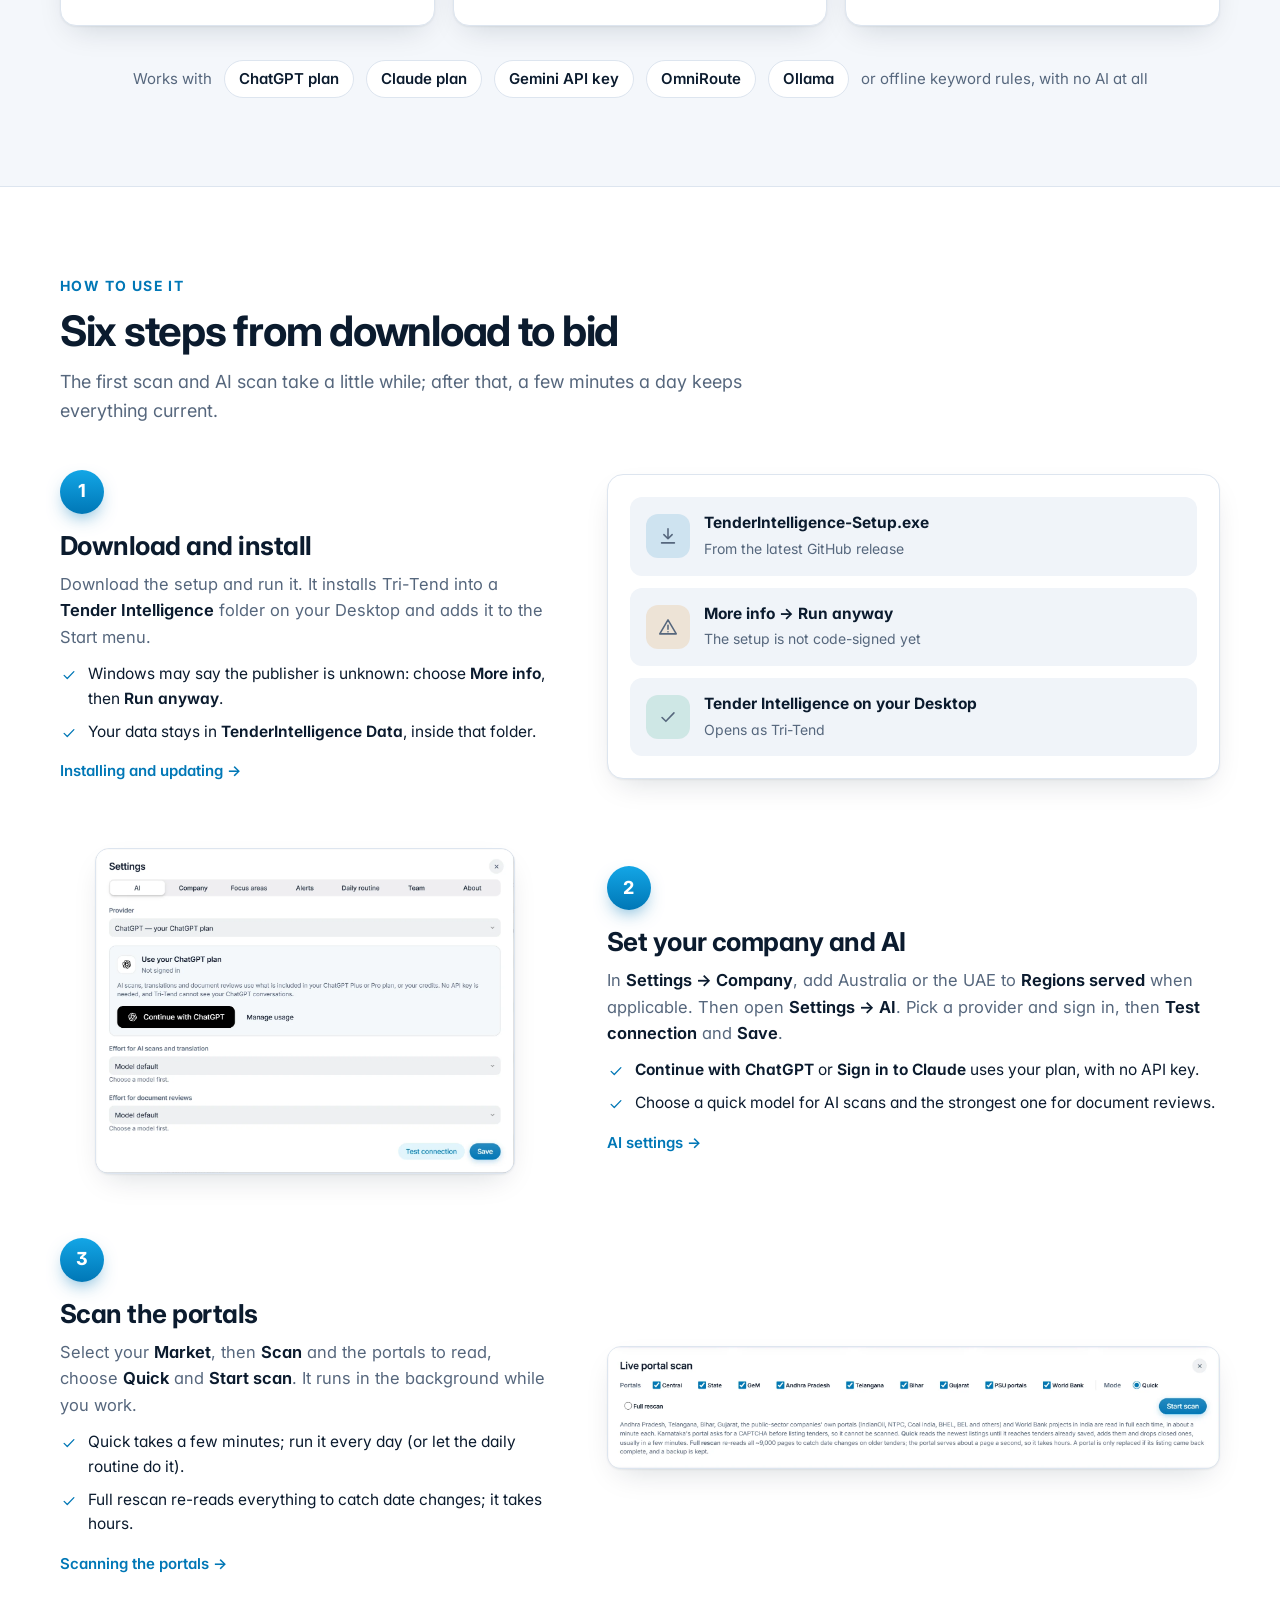
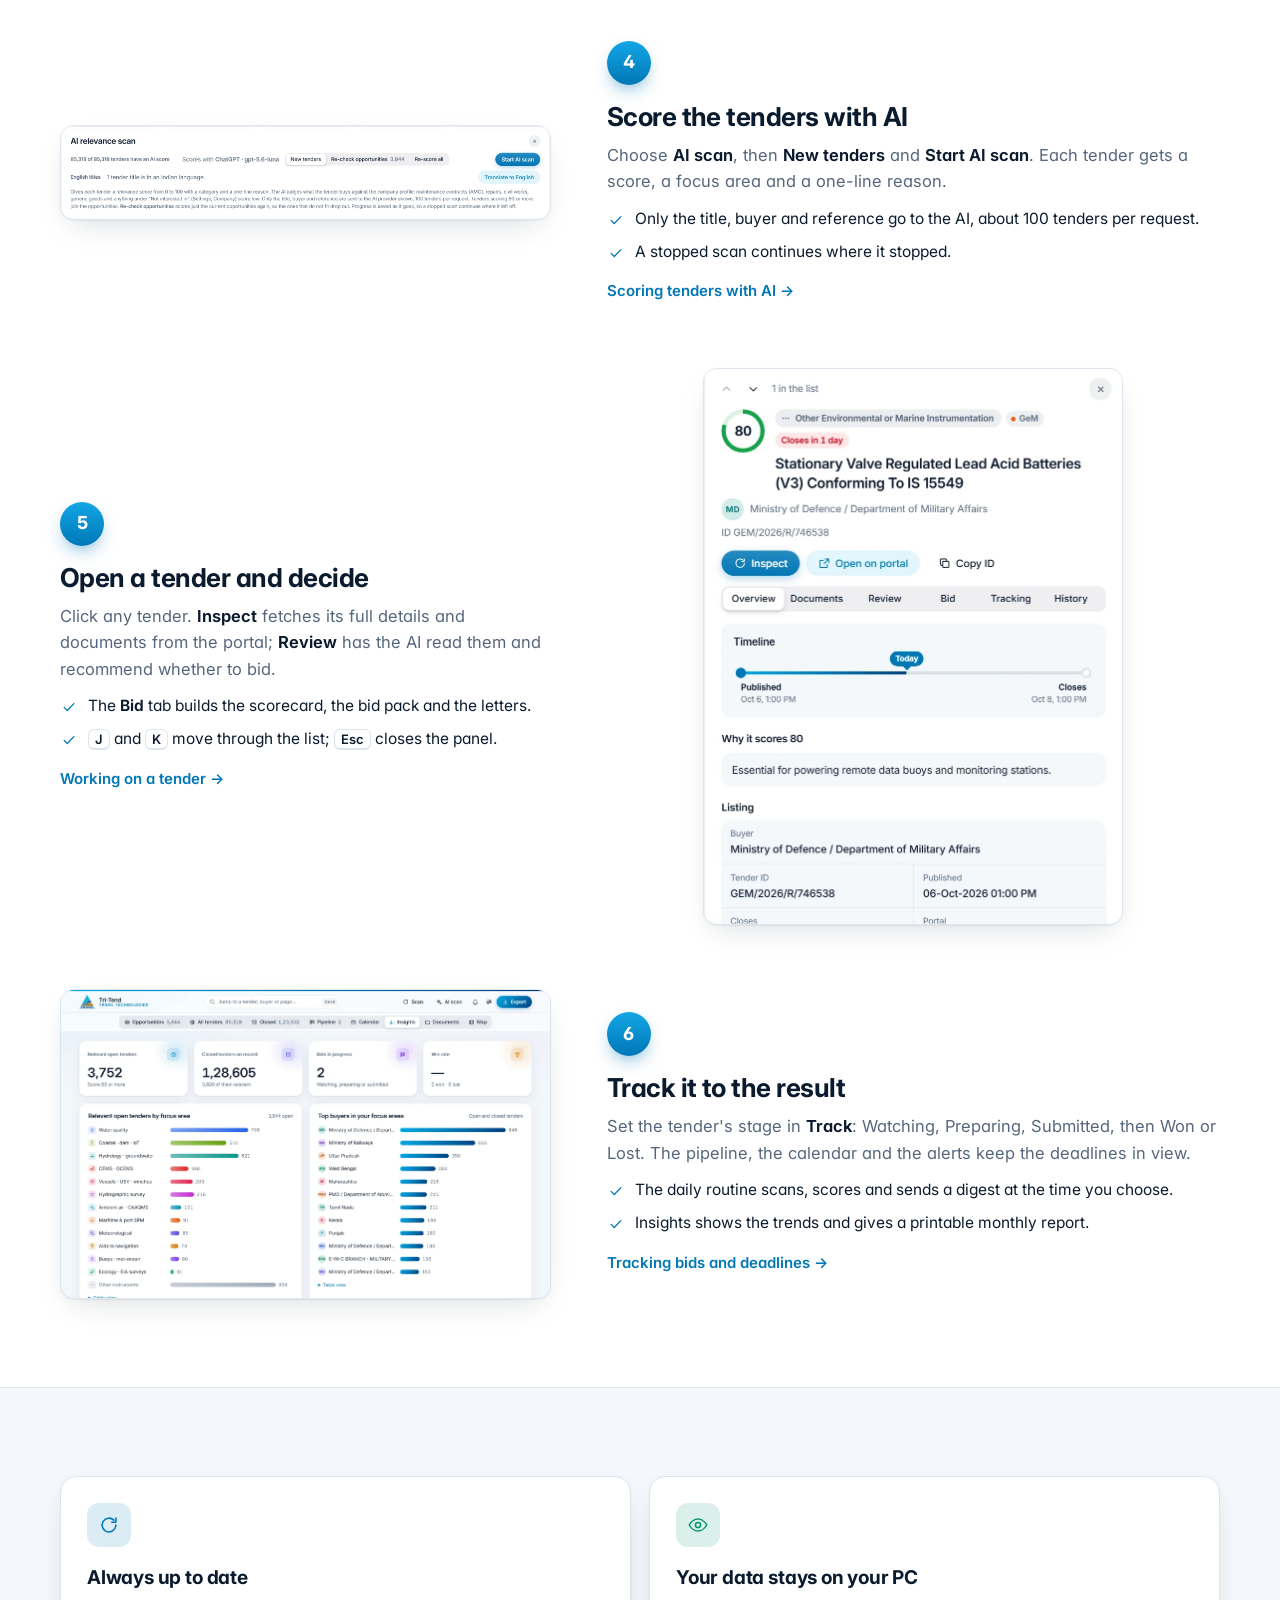
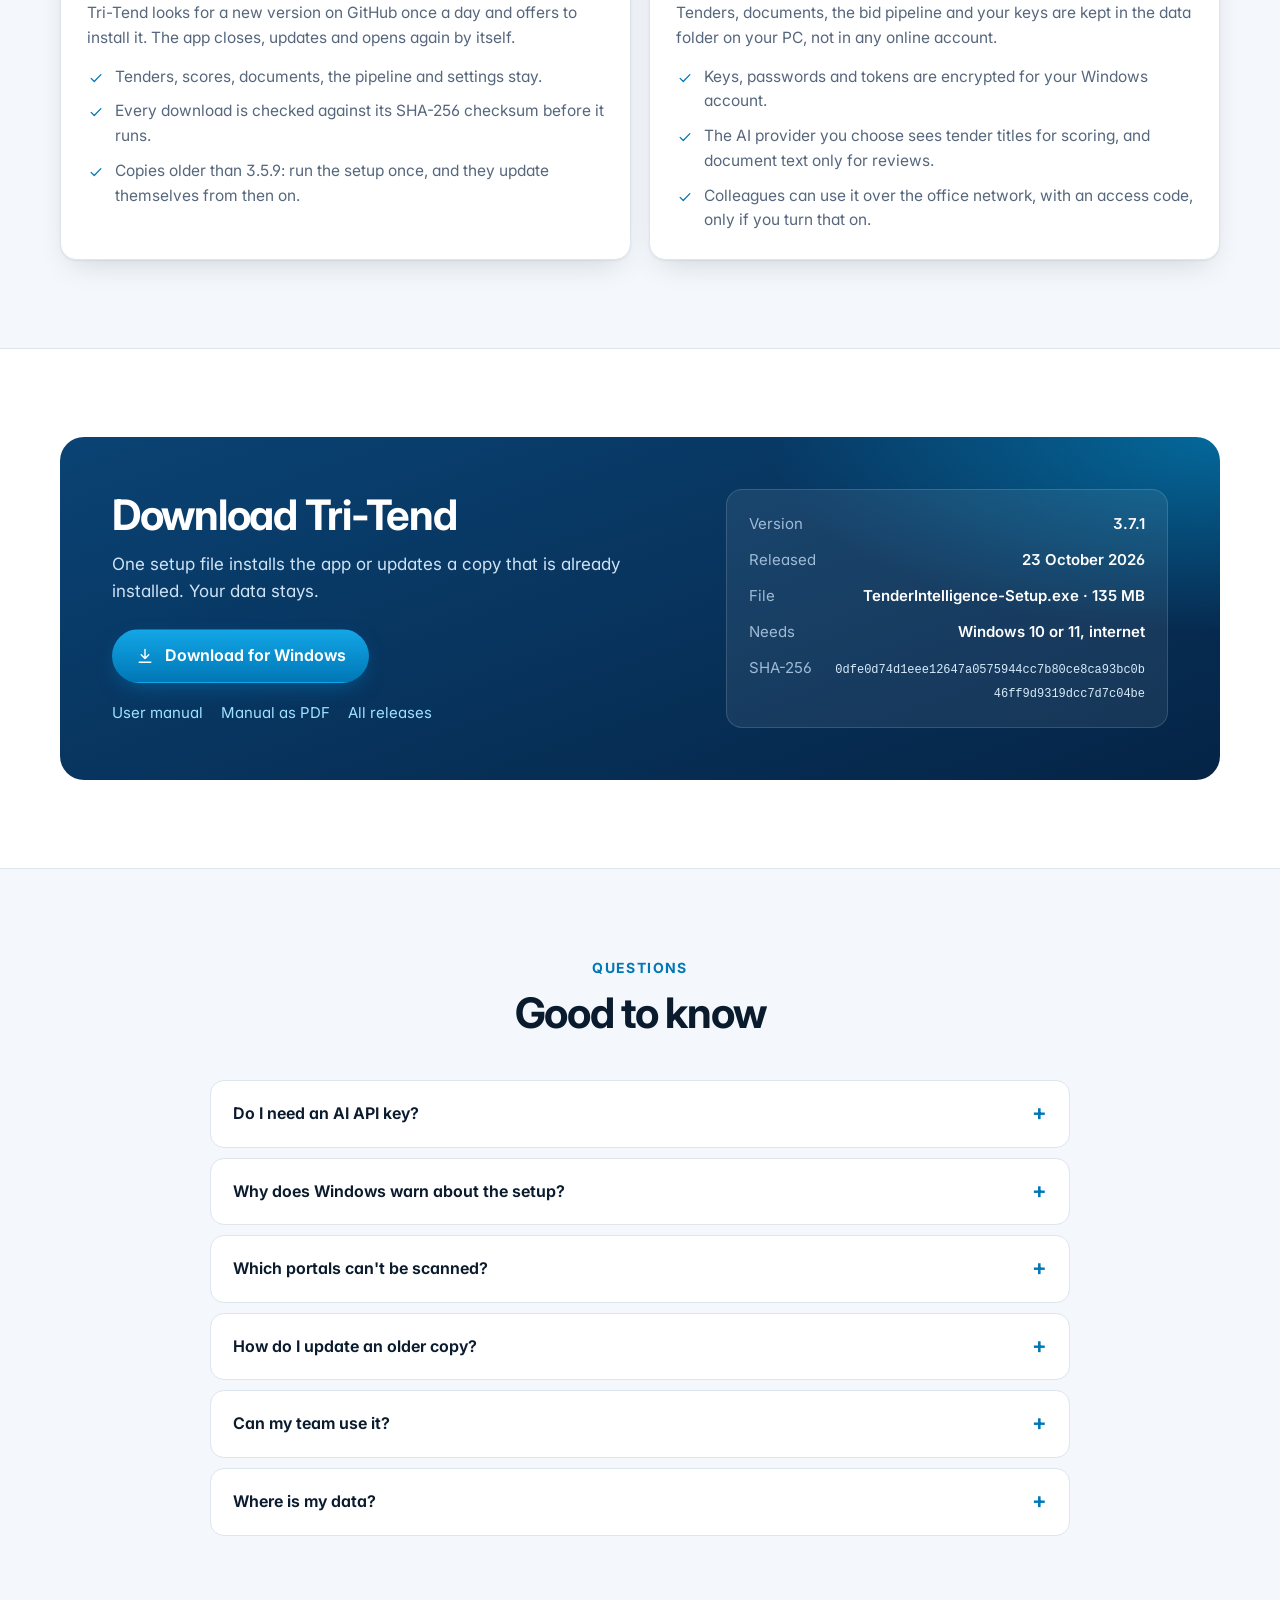
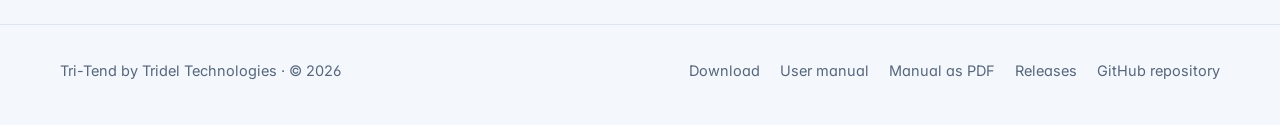
==== commit c3c68273: "Document Australia support and release Tri-Tend 3.7.1" ====
--- a/docs/index.html
+++ b/docs/index.html
@@ -4,7 +4,7 @@
 <meta charset="utf-8">
 <meta name="viewport" content="width=device-width, initial-scale=1">
 <title>Tri-Tend · Tender intelligence by Tridel Technologies</title>
-<meta name="description" content="Tri-Tend reads India's public procurement portals, scores each tender with AI against your focus areas, reviews the documents and tracks your bids, on your own Windows PC.">
+<meta name="description" content="Tri-Tend reads public procurement portals in India, Australia and the UAE, scores each tender with AI against your focus areas, reviews the documents and tracks your bids, on your own Windows PC.">
 <meta name="color-scheme" content="light dark">
 <meta property="og:type" content="website">
 <meta property="og:title" content="Tri-Tend · Tender intelligence by Tridel Technologies">
@@ -32,12 +32,12 @@
     <div>
       <span class="eyebrow">Tender intelligence for Tridel</span>
       <h1>Find the tenders that fit. <em>Bid on time.</em></h1>
-      <p class="lead">Tri-Tend reads India's public procurement portals, scores every tender with AI against your focus areas, reviews the documents and keeps each bid on track, all on your own Windows PC.</p>
+      <p class="lead">Tri-Tend reads public procurement portals in India, Australia and the UAE, scores every tender with AI against your focus areas, reviews the documents and keeps each bid on track, all on your own Windows PC.</p>
       <div class="hero-actions">
         <a class="btn btn-primary" data-download href="https://github.com/Amandeep-Tridel/tri-tend/releases/latest/download/TenderIntelligence-Setup.exe"><svg class="icon"><use href="#i-download"/></svg>Download for Windows</a>
         <a class="btn btn-ghost" href="#how">How to use it</a>
       </div>
-      <p class="hero-meta"><span>Version <b data-version>3.5.9</b></span><span data-size>131 MB</span><span>Windows 10 and 11</span><span>Updates itself</span></p>
+      <p class="hero-meta"><span>Version <b data-version>3.7.1</b></span><span data-size>135 MB</span><span>Windows 10 and 11</span><span>Updates itself</span></p>
     </div>
     <div class="hero-shot">
       <div class="window"><div class="window-bar" aria-hidden="true"><i></i><i></i><i></i></div>
@@ -46,8 +46,8 @@
     </div>
   </div>
   <div class="wrap portals">
-    <p>Reads these portals</p>
-    <div class="chips"><span class="chip">CPPP Central</span><span class="chip">CPPP State</span><span class="chip">GeM</span><span class="chip">Andhra Pradesh</span><span class="chip">Telangana</span><span class="chip">Bihar</span><span class="chip">Gujarat</span><span class="chip">IndianOil, NTPC, Coal India, BHEL and other PSUs</span><span class="chip">World Bank projects in India</span></div>
+    <p>Three markets, with separate views</p>
+    <div class="chips"><span class="chip">CPPP Central</span><span class="chip">CPPP State</span><span class="chip">GeM</span><span class="chip">Andhra Pradesh</span><span class="chip">Telangana</span><span class="chip">Bihar</span><span class="chip">Gujarat</span><span class="chip">IndianOil, NTPC, Coal India, BHEL and other PSUs</span><span class="chip">World Bank projects in India</span><span class="chip">AusTender</span><span class="chip">NSW, WA, NT and Tasmania</span><span class="chip">Queensland and ACT browser readers</span><span class="chip">UAE federal and emirate sources</span></div>
   </div>
 </section>
 
@@ -60,7 +60,7 @@
     </div>
     <div class="features">
       <article class="card"><span class="badge" style="--hue:#0077b6"><svg class="icon"><use href="#i-refresh"/></svg></span>
-        <h3>Every portal in one list</h3><p>A quick scan adds the newest tenders in minutes. Closed tenders move to their own list, so what you see can still be bid on.</p></article>
+        <h3>Choose your market</h3><p>Choose India, Australia or United Arab Emirates. Lists, counts, exports, pipeline, calendar and insights follow your market. Closed tenders move to their own list.</p></article>
       <article class="card"><span class="badge" style="--hue:#7c3aed"><svg class="icon"><use href="#i-sparkles"/></svg></span>
         <h3>AI scores from 0 to 100</h3><p>Each tender is judged on what it buys, against your company profile. 60 and above is an opportunity, 75 and above is high priority.</p></article>
       <article class="card"><span class="badge" style="--hue:#0891b2"><svg class="icon"><use href="#i-doc"/></svg></span>
@@ -100,8 +100,8 @@
       </div>
       <div class="step">
         <div class="step-text"><span class="step-num"></span>
-          <h3>Choose your AI</h3>
-          <p>Open <span class="ui">Settings</span> (the sliders icon), then <span class="ui">AI</span>. Pick a provider and sign in, then <span class="ui">Test connection</span> and <span class="ui">Save</span>.</p>
+          <h3>Set your company and AI</h3>
+          <p>In <span class="ui">Settings → Company</span>, add Australia or the UAE to <span class="ui">Regions served</span> when applicable. Then open <span class="ui">Settings → AI</span>. Pick a provider and sign in, then <span class="ui">Test connection</span> and <span class="ui">Save</span>.</p>
           <ul><li><svg class="icon"><use href="#i-check"/></svg><span class="ui">Continue with ChatGPT</span> or <span class="ui">Sign in to Claude</span> uses your plan, with no API key.</li>
             <li><svg class="icon"><use href="#i-check"/></svg>Choose a quick model for AI scans and the strongest one for document reviews.</li></ul>
           <a class="more" href="manual.html#s10-1">AI settings →</a>
@@ -111,7 +111,7 @@
       <div class="step">
         <div class="step-text"><span class="step-num"></span>
           <h3>Scan the portals</h3>
-          <p>Choose <span class="ui">Scan</span>, keep the portals ticked, choose <span class="ui">Quick</span> and <span class="ui">Start scan</span>. It runs in the background while you work.</p>
+          <p>Select your <span class="ui">Market</span>, then <span class="ui">Scan</span> and the portals to read, choose <span class="ui">Quick</span> and <span class="ui">Start scan</span>. It runs in the background while you work.</p>
           <ul><li><svg class="icon"><use href="#i-check"/></svg>Quick takes a few minutes; run it every day (or let the daily routine do it).</li>
             <li><svg class="icon"><use href="#i-check"/></svg>Full rescan re-reads everything to catch date changes; it takes hours.</li></ul>
           <a class="more" href="manual.html#s5">Scanning the portals →</a>
@@ -177,11 +177,11 @@
         <div class="links"><a href="manual.html">User manual</a><a href="Tri-Tend-User-Manual.pdf">Manual as PDF</a><a href="https://github.com/Amandeep-Tridel/tri-tend/releases">All releases</a></div>
       </div>
       <div class="facts"><dl>
-        <div><dt>Version</dt><dd data-version>3.5.9</dd></div>
-        <div><dt>Released</dt><dd data-date>7 October 2026</dd></div>
-        <div><dt>File</dt><dd>TenderIntelligence-Setup.exe · <span data-size>131 MB</span></dd></div>
+        <div><dt>Version</dt><dd data-version>3.7.1</dd></div>
+        <div><dt>Released</dt><dd data-date>23 October 2026</dd></div>
+        <div><dt>File</dt><dd>TenderIntelligence-Setup.exe · <span data-size>135 MB</span></dd></div>
         <div><dt>Needs</dt><dd>Windows 10 or 11, internet</dd></div>
-        <div><dt>SHA-256</dt><dd><code data-sha>f75b5b698764e0e3bcb6891d570e838fe3cabcdeddb841fb9924f0ff76577c9e</code></dd></div>
+        <div><dt>SHA-256</dt><dd><code data-sha>0dfe0d74d1eee12647a0575944cc7b80ce8ca93bc0b46ff9d9319dcc7d7c04be</code></dd></div>
       </dl></div>
     </div>
   </div>
@@ -193,7 +193,7 @@
     <div class="faq">
       <details><summary>Do I need an AI API key?</summary><p>No. You can sign in with a ChatGPT Plus or Pro plan, or a Claude Pro or Max plan. A Gemini API key, OmniRoute or Ollama work too, and the offline keyword rules need nothing at all.</p></details>
       <details><summary>Why does Windows warn about the setup?</summary><p>The setup is not code-signed yet, so Windows SmartScreen does not recognise the publisher. Choose More info, then Run anyway. The app checks every update against its SHA-256 checksum before running it.</p></details>
-      <details><summary>Which portals can't be scanned?</summary><p>Portals that ask for a CAPTCHA before listing any tenders, such as Karnataka's and Chhattisgarh's. Inspecting a single tender sometimes shows a CAPTCHA too; you type it in.</p></details>
+      <details><summary>Which portals can't be scanned?</summary><p>Access checks can prevent automatic scans. Victoria and South Australia are not automated; NSW, Queensland and ACT may require a regular browser visit. The Queensland and ACT readers need Edge or Chrome and keep saved results if access fails. Always use the official portal for submission.</p></details>
       <details><summary>How do I update an older copy?</summary><p>Close Tri-Tend, download the setup and run it once. It finds the app and its data and updates it in place. From version 3.5.9 on, the app updates itself from GitHub.</p></details>
       <details><summary>Can my team use it?</summary><p>Yes. In Settings, Team, share the dashboard on your office network with an access code. Colleagues open it in their browser and can browse, track bids and add notes, but cannot change settings or start scans.</p></details>
       <details><summary>Where is my data?</summary><p>In the data folder shown in Settings, About: by default, TenderIntelligence Data inside the Tender Intelligence folder on your Desktop. Updates never remove it, and uninstalling keeps it unless you choose otherwise.</p></details>
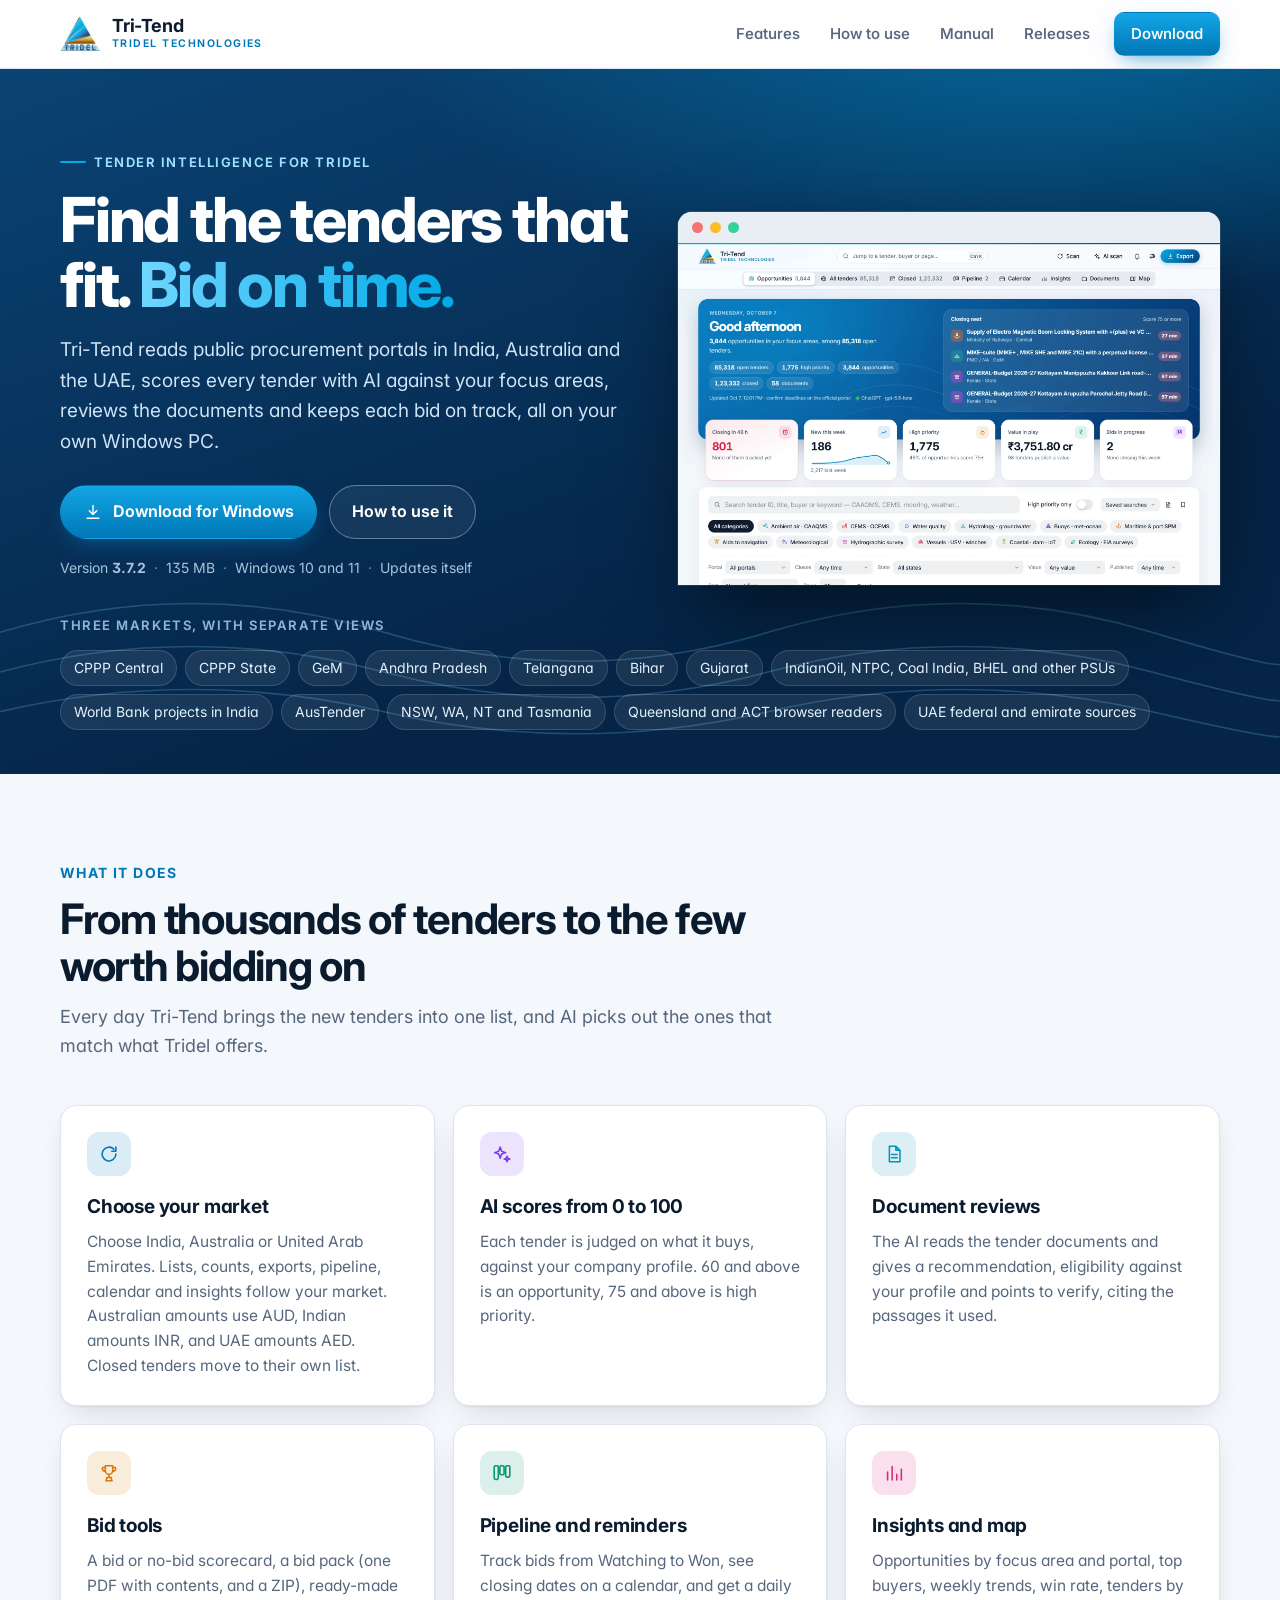
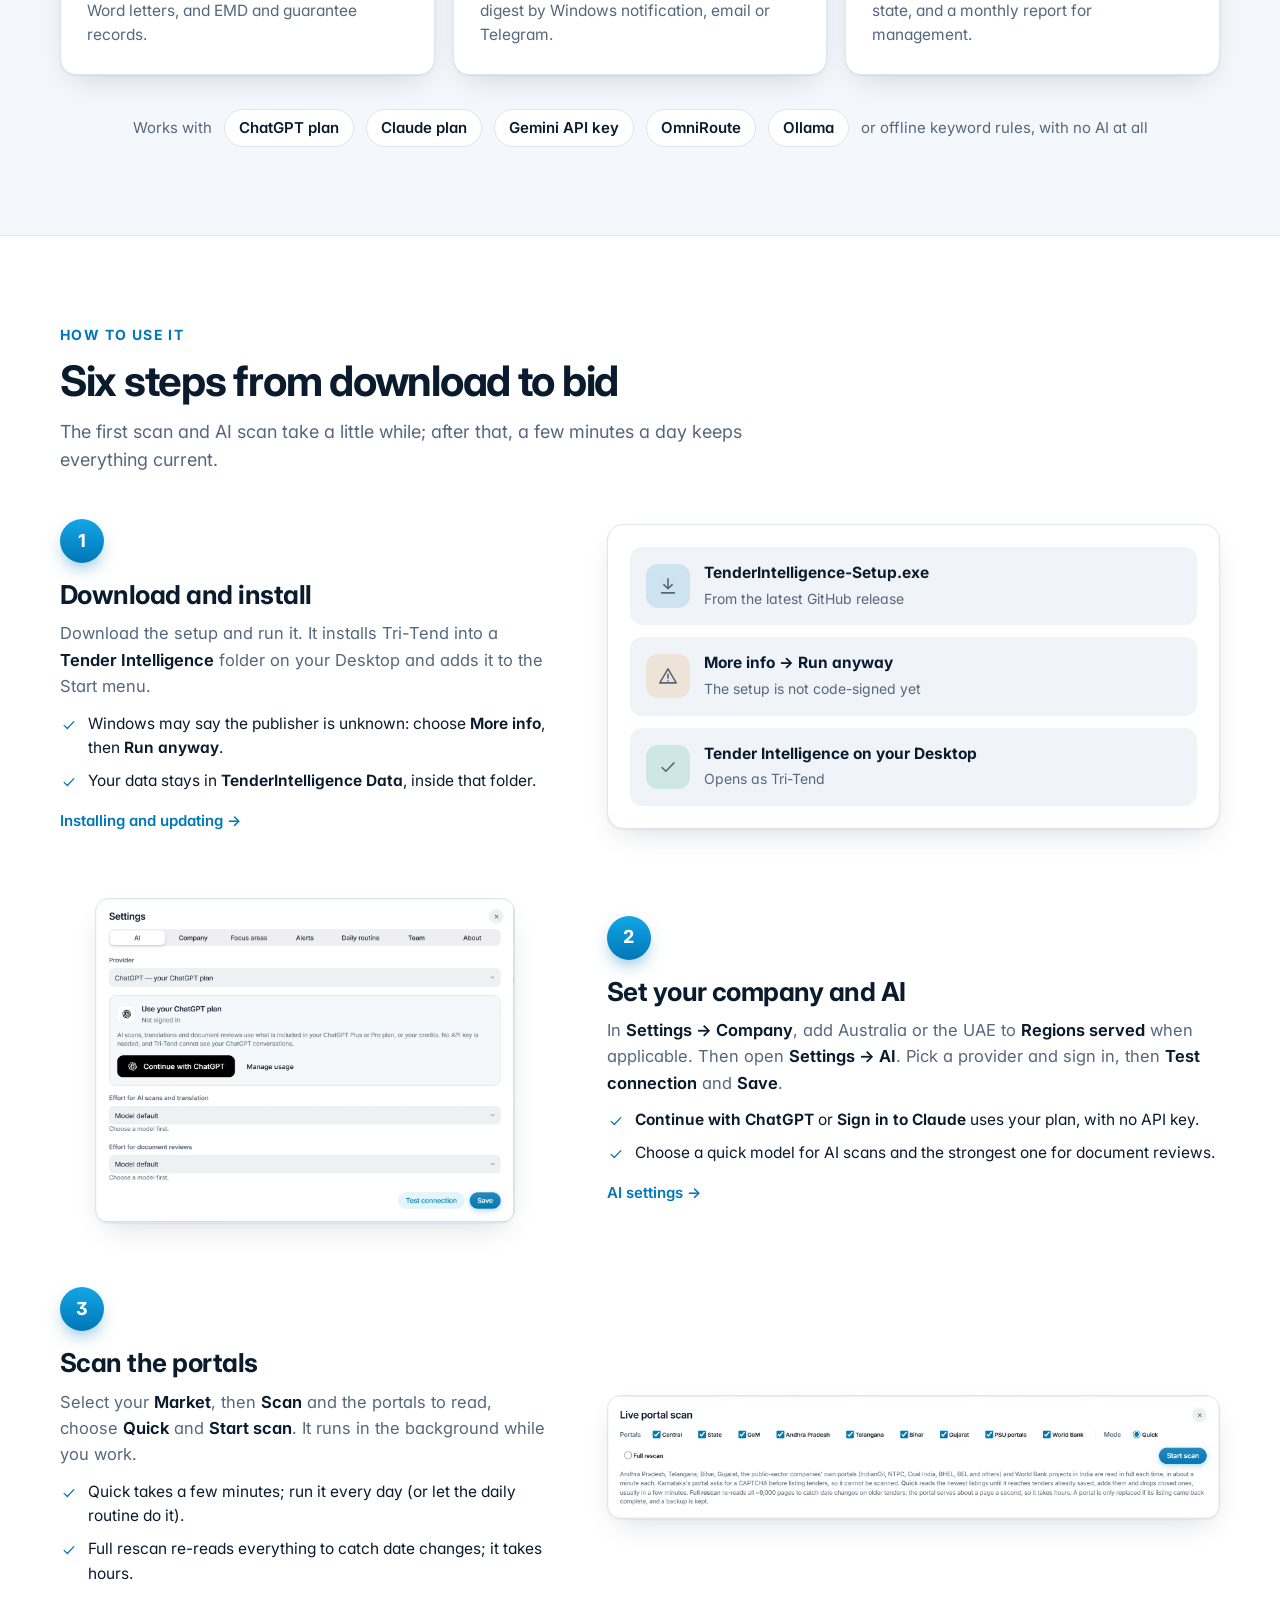
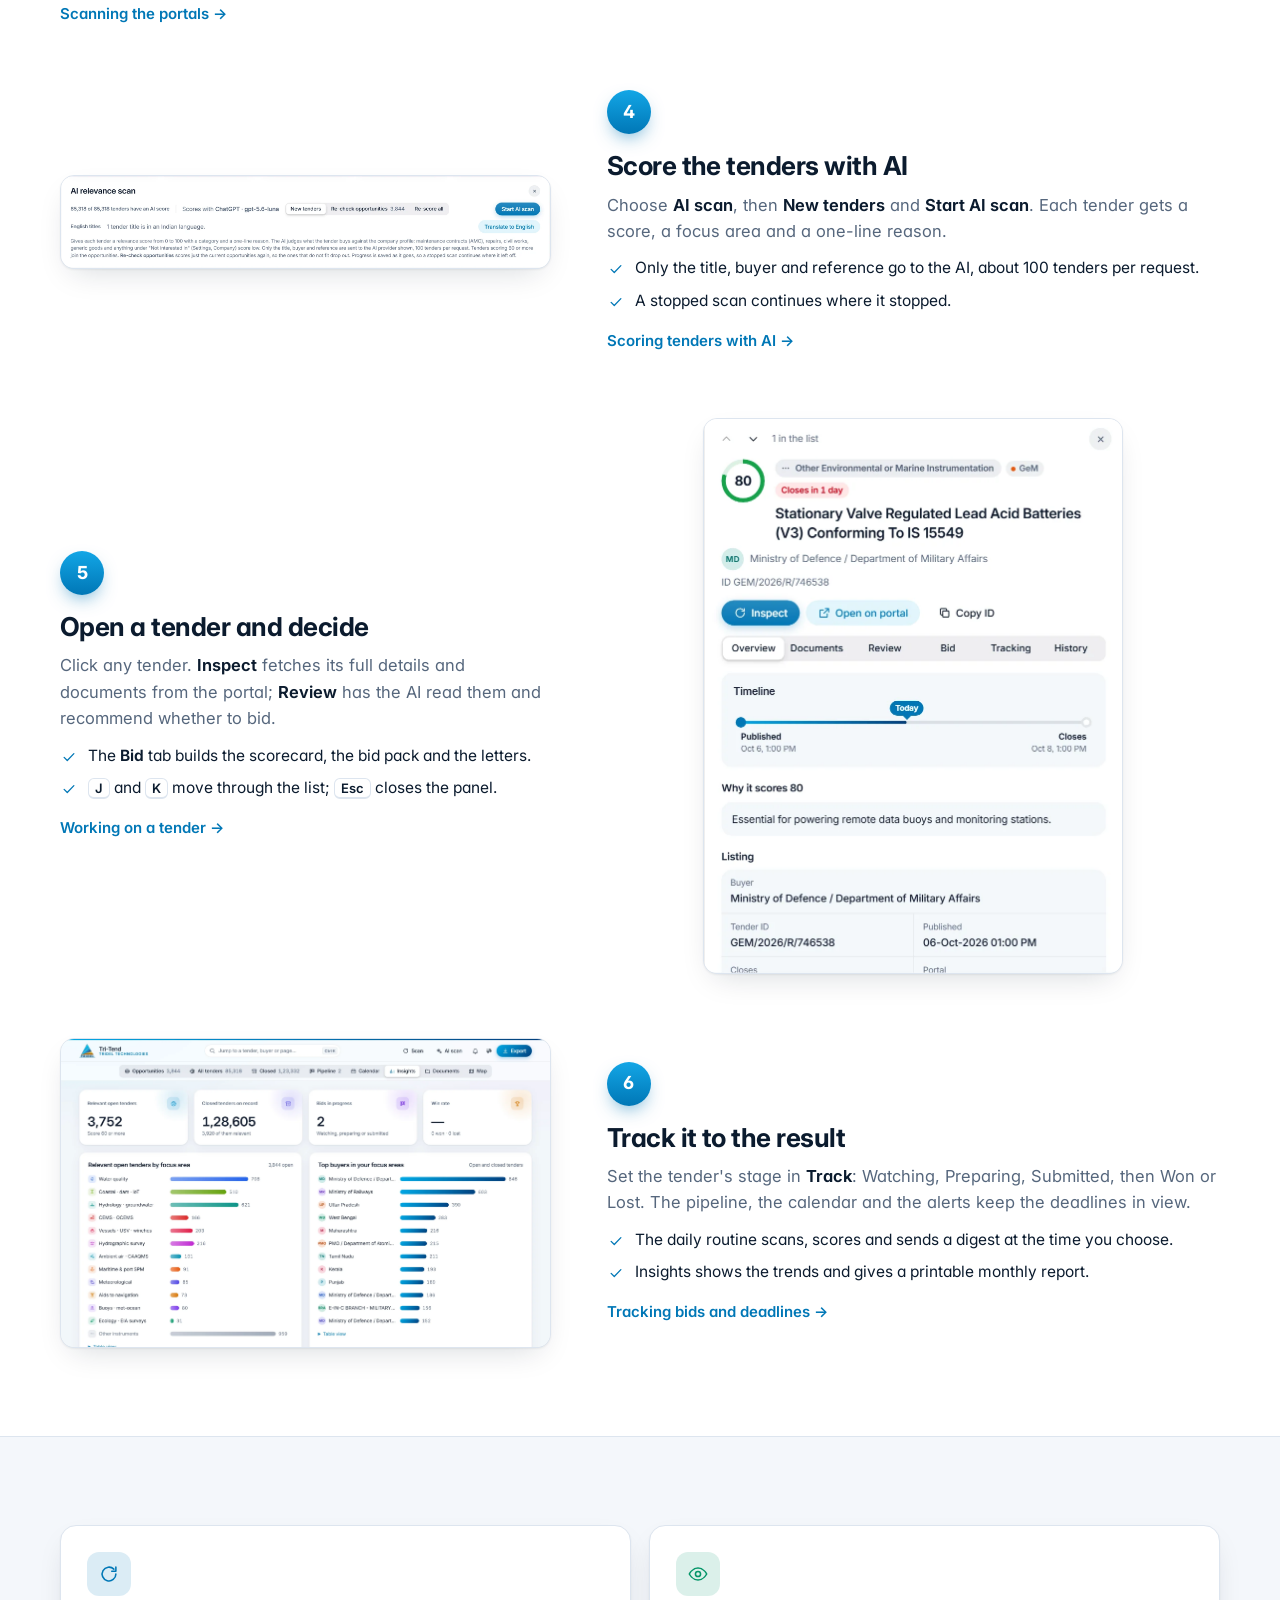
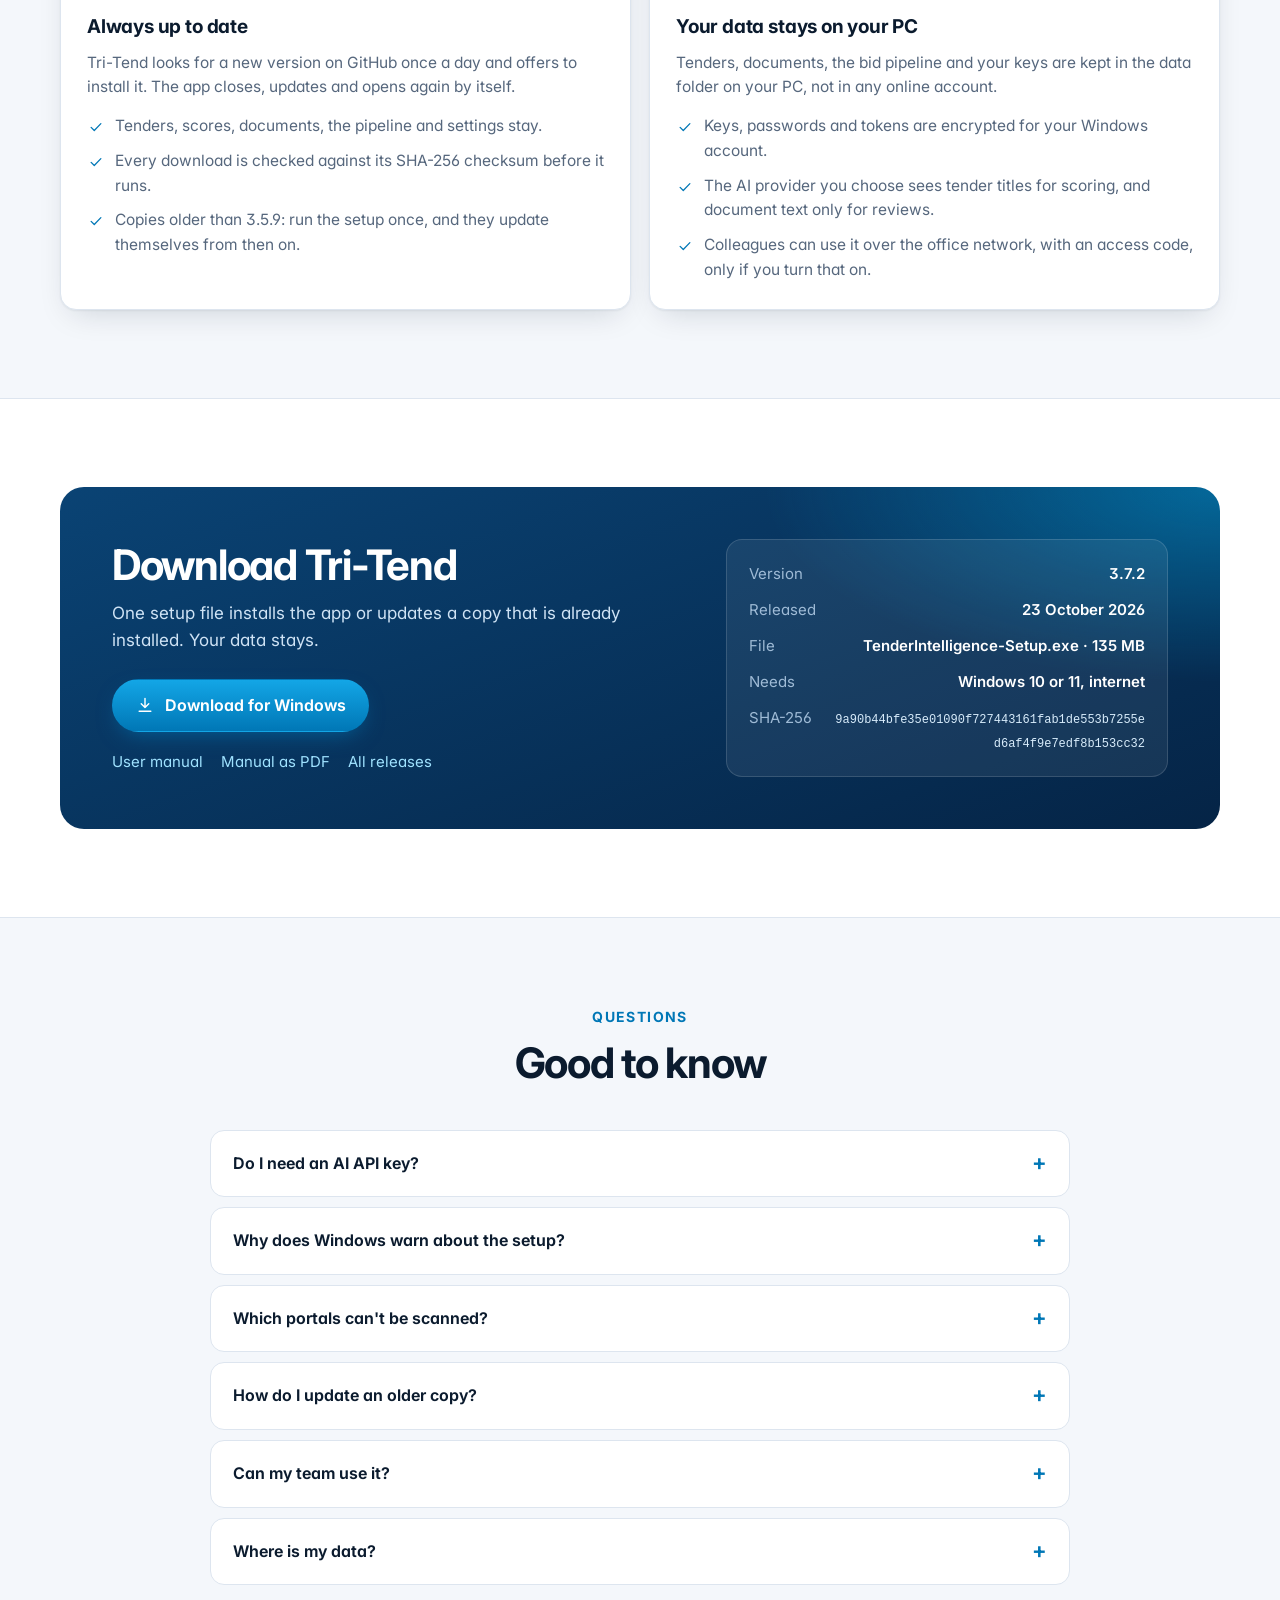
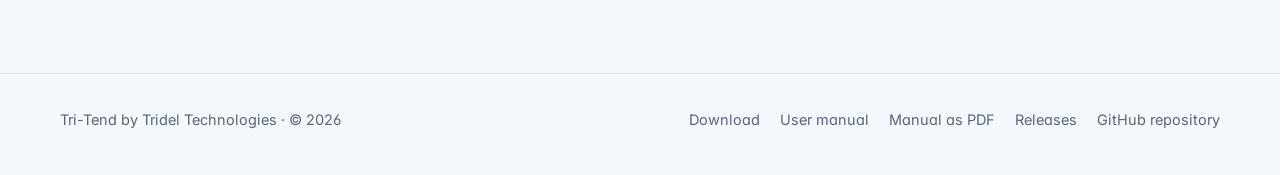
==== commit a8bb7a4e: "Document AUD currency correction in Tri-Tend 3.7.2" ====
--- a/docs/index.html
+++ b/docs/index.html
@@ -37,7 +37,7 @@
         <a class="btn btn-primary" data-download href="https://github.com/Amandeep-Tridel/tri-tend/releases/latest/download/TenderIntelligence-Setup.exe"><svg class="icon"><use href="#i-download"/></svg>Download for Windows</a>
         <a class="btn btn-ghost" href="#how">How to use it</a>
       </div>
-      <p class="hero-meta"><span>Version <b data-version>3.7.1</b></span><span data-size>135 MB</span><span>Windows 10 and 11</span><span>Updates itself</span></p>
+      <p class="hero-meta"><span>Version <b data-version>3.7.2</b></span><span data-size>135 MB</span><span>Windows 10 and 11</span><span>Updates itself</span></p>
     </div>
     <div class="hero-shot">
       <div class="window"><div class="window-bar" aria-hidden="true"><i></i><i></i><i></i></div>
@@ -60,7 +60,7 @@
     </div>
     <div class="features">
       <article class="card"><span class="badge" style="--hue:#0077b6"><svg class="icon"><use href="#i-refresh"/></svg></span>
-        <h3>Choose your market</h3><p>Choose India, Australia or United Arab Emirates. Lists, counts, exports, pipeline, calendar and insights follow your market. Closed tenders move to their own list.</p></article>
+        <h3>Choose your market</h3><p>Choose India, Australia or United Arab Emirates. Lists, counts, exports, pipeline, calendar and insights follow your market. Australian amounts use AUD, Indian amounts INR, and UAE amounts AED. Closed tenders move to their own list.</p></article>
       <article class="card"><span class="badge" style="--hue:#7c3aed"><svg class="icon"><use href="#i-sparkles"/></svg></span>
         <h3>AI scores from 0 to 100</h3><p>Each tender is judged on what it buys, against your company profile. 60 and above is an opportunity, 75 and above is high priority.</p></article>
       <article class="card"><span class="badge" style="--hue:#0891b2"><svg class="icon"><use href="#i-doc"/></svg></span>
@@ -177,11 +177,11 @@
         <div class="links"><a href="manual.html">User manual</a><a href="Tri-Tend-User-Manual.pdf">Manual as PDF</a><a href="https://github.com/Amandeep-Tridel/tri-tend/releases">All releases</a></div>
       </div>
       <div class="facts"><dl>
-        <div><dt>Version</dt><dd data-version>3.7.1</dd></div>
+        <div><dt>Version</dt><dd data-version>3.7.2</dd></div>
         <div><dt>Released</dt><dd data-date>23 October 2026</dd></div>
         <div><dt>File</dt><dd>TenderIntelligence-Setup.exe · <span data-size>135 MB</span></dd></div>
         <div><dt>Needs</dt><dd>Windows 10 or 11, internet</dd></div>
-        <div><dt>SHA-256</dt><dd><code data-sha>0dfe0d74d1eee12647a0575944cc7b80ce8ca93bc0b46ff9d9319dcc7d7c04be</code></dd></div>
+        <div><dt>SHA-256</dt><dd><code data-sha>9a90b44bfe35e01090f727443161fab1de553b7255ed6af4f9e7edf8b153cc32</code></dd></div>
       </dl></div>
     </div>
   </div>
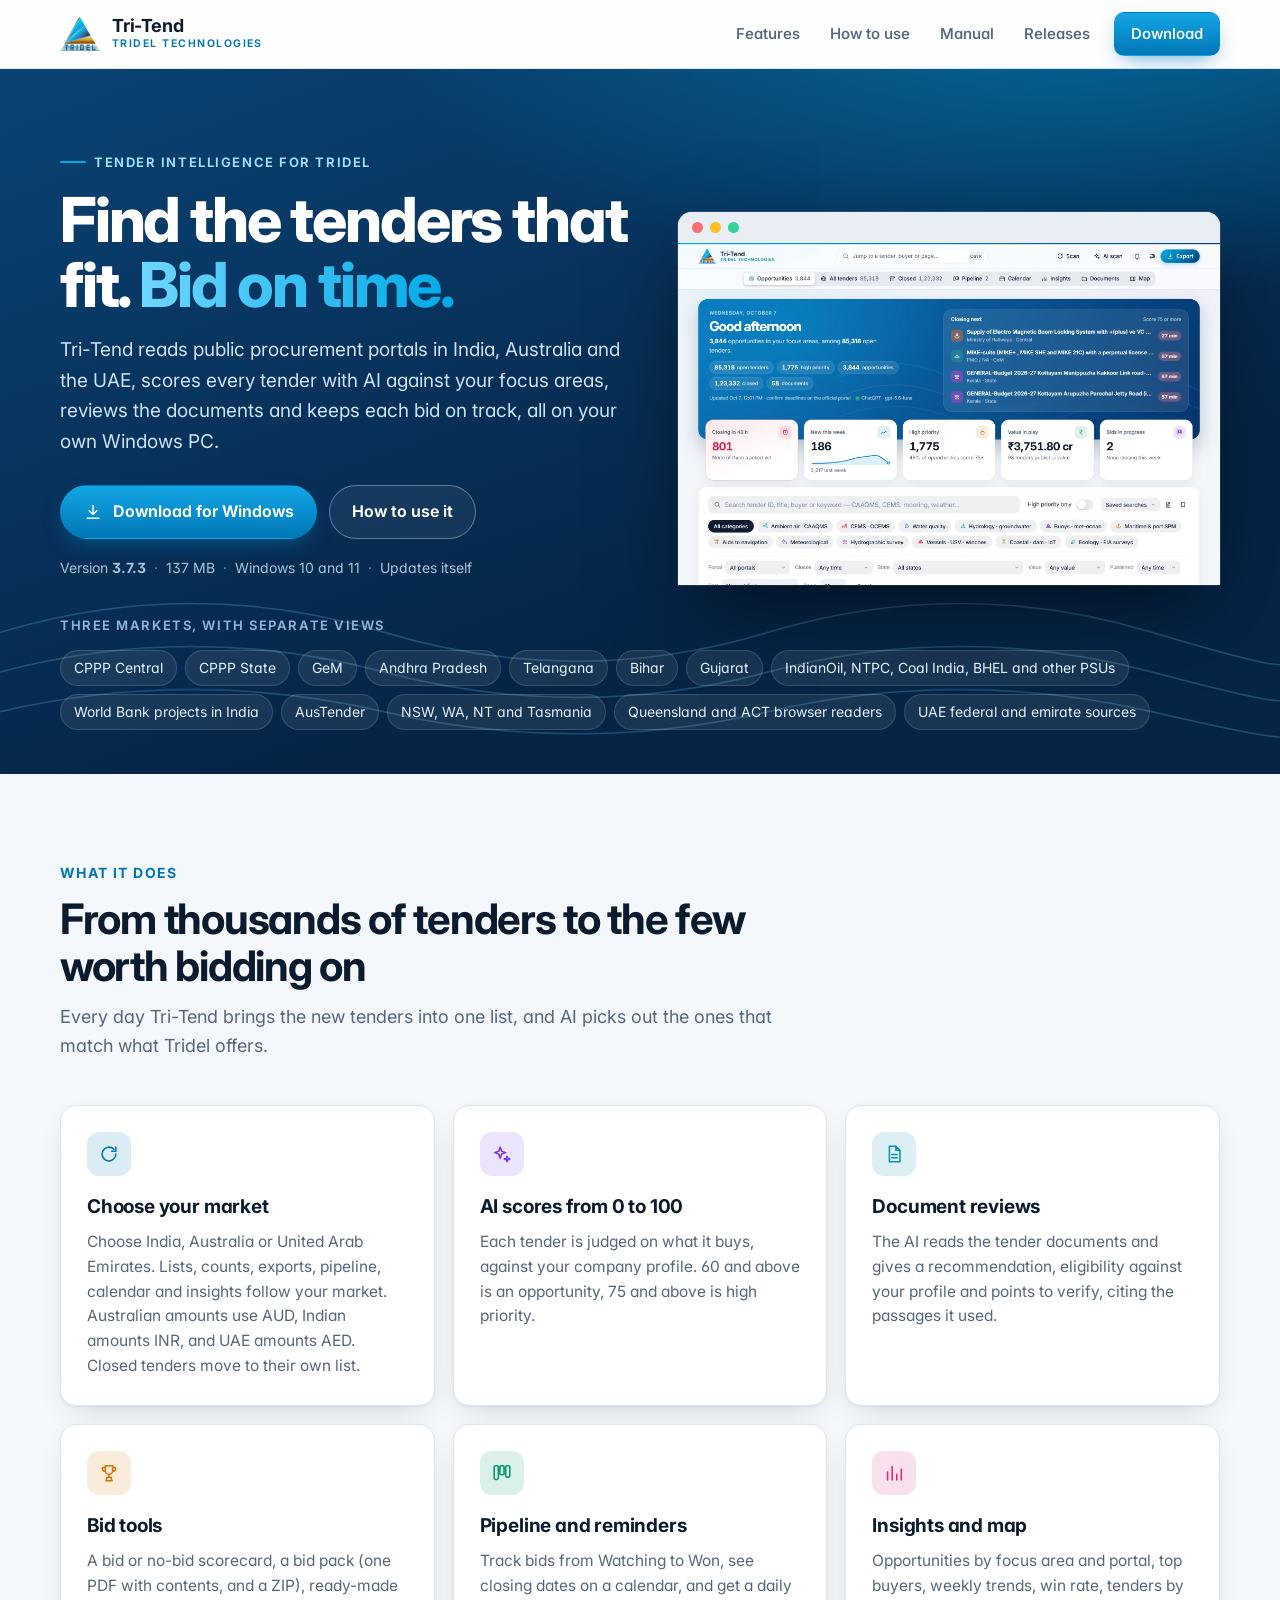
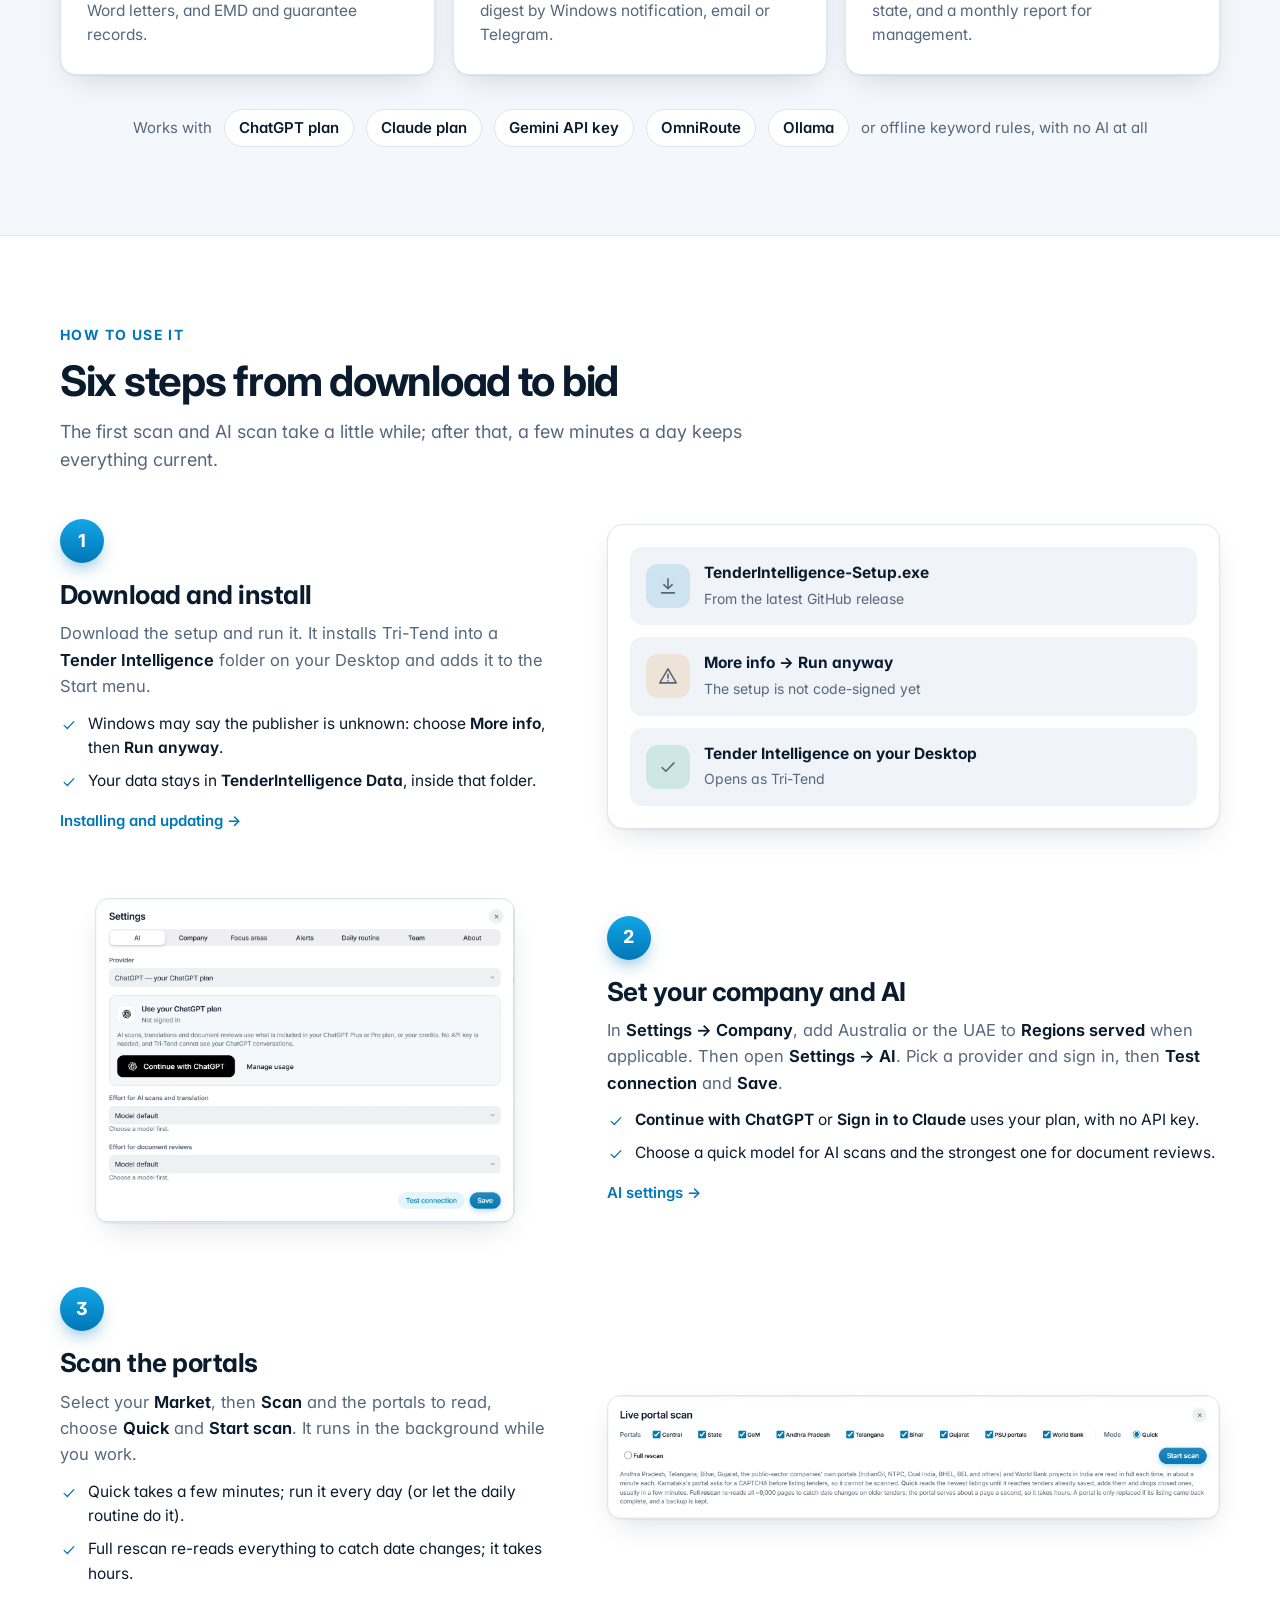
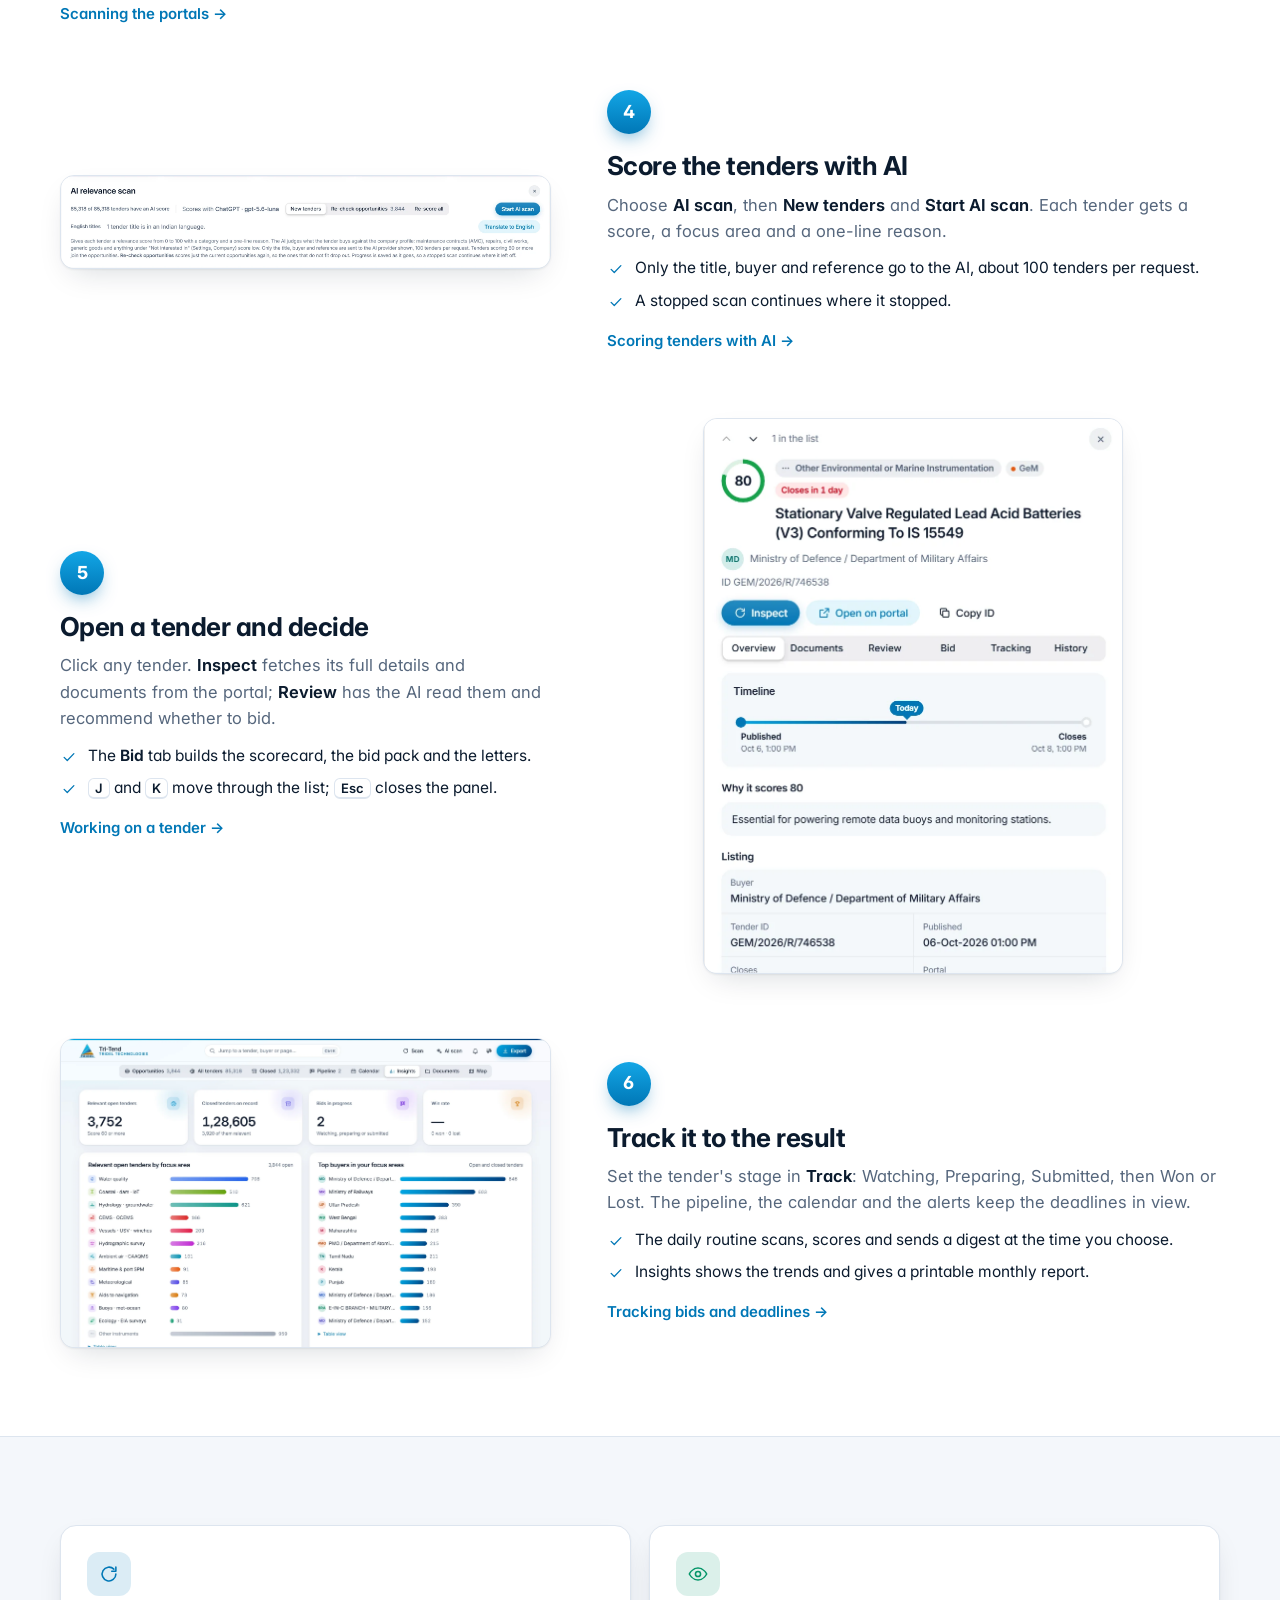
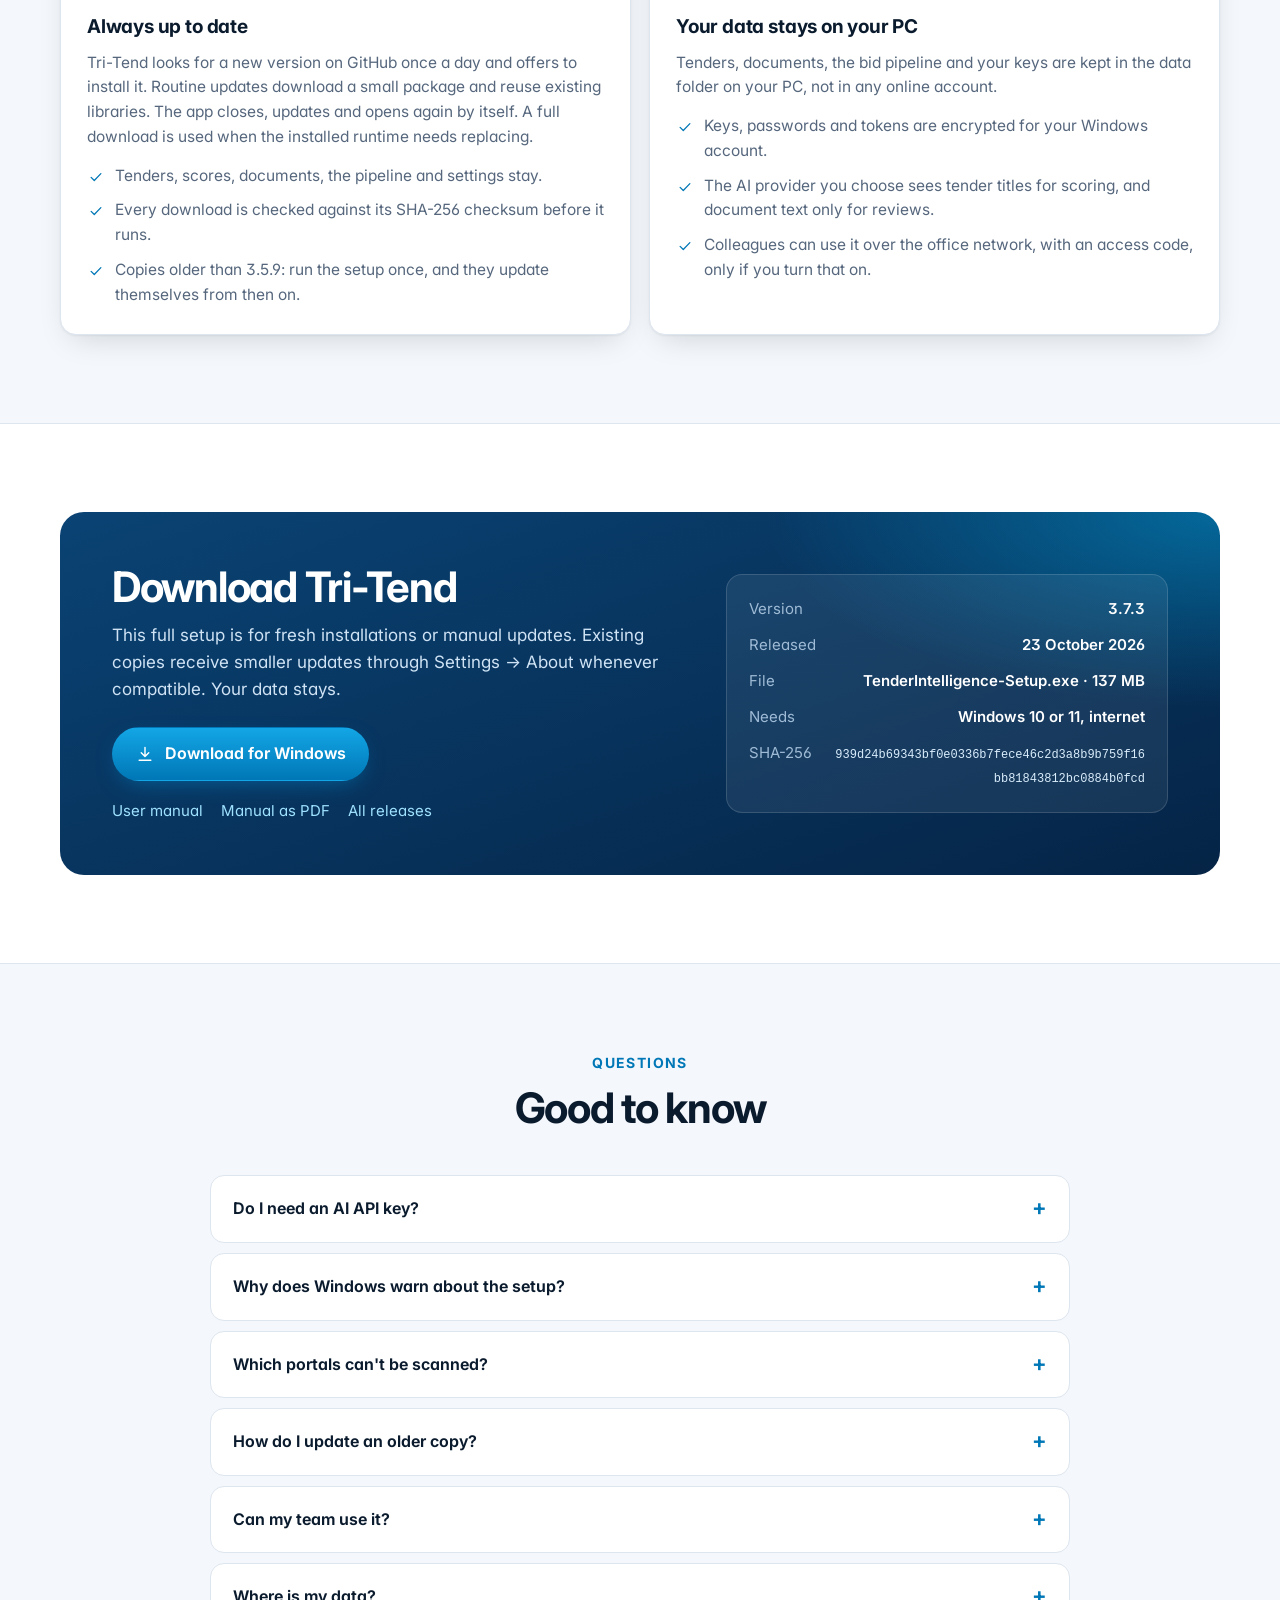
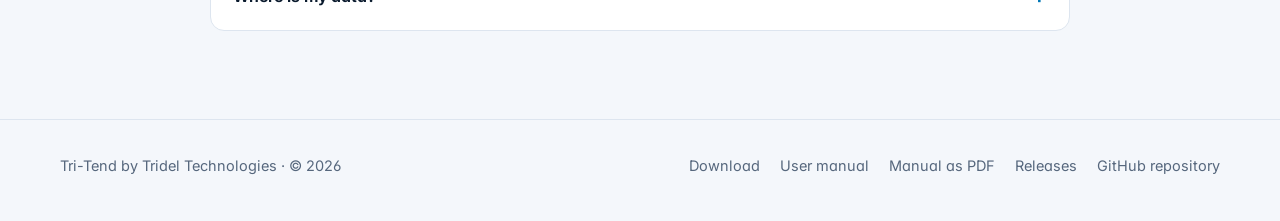
==== commit 3053d1ba: "Document smaller Tri-Tend 3.7.3 updates" ====
--- a/docs/index.html
+++ b/docs/index.html
@@ -37,7 +37,7 @@
         <a class="btn btn-primary" data-download href="https://github.com/Amandeep-Tridel/tri-tend/releases/latest/download/TenderIntelligence-Setup.exe"><svg class="icon"><use href="#i-download"/></svg>Download for Windows</a>
         <a class="btn btn-ghost" href="#how">How to use it</a>
       </div>
-      <p class="hero-meta"><span>Version <b data-version>3.7.2</b></span><span data-size>135 MB</span><span>Windows 10 and 11</span><span>Updates itself</span></p>
+      <p class="hero-meta"><span>Version <b data-version>3.7.3</b></span><span data-size>137 MB</span><span>Windows 10 and 11</span><span>Updates itself</span></p>
     </div>
     <div class="hero-shot">
       <div class="window"><div class="window-bar" aria-hidden="true"><i></i><i></i><i></i></div>
@@ -155,7 +155,7 @@
 <section class="block" id="trust">
   <div class="wrap pair">
     <article class="card"><span class="badge"><svg class="icon"><use href="#i-refresh"/></svg></span>
-      <h3>Always up to date</h3><p>Tri-Tend looks for a new version on GitHub once a day and offers to install it. The app closes, updates and opens again by itself.</p>
+      <h3>Always up to date</h3><p>Tri-Tend looks for a new version on GitHub once a day and offers to install it. Routine updates download a small package and reuse existing libraries. The app closes, updates and opens again by itself. A full download is used when the installed runtime needs replacing.</p>
       <ul><li><svg class="icon"><use href="#i-check"/></svg>Tenders, scores, documents, the pipeline and settings stay.</li>
         <li><svg class="icon"><use href="#i-check"/></svg>Every download is checked against its SHA-256 checksum before it runs.</li>
         <li><svg class="icon"><use href="#i-check"/></svg>Copies older than 3.5.9: run the setup once, and they update themselves from then on.</li></ul></article>
@@ -172,16 +172,16 @@
     <div class="download">
       <div>
         <h2>Download Tri-Tend</h2>
-        <p>One setup file installs the app or updates a copy that is already installed. Your data stays.</p>
+        <p>This full setup is for fresh installations or manual updates. Existing copies receive smaller updates through Settings → About whenever compatible. Your data stays.</p>
         <a class="btn btn-primary" data-download href="https://github.com/Amandeep-Tridel/tri-tend/releases/latest/download/TenderIntelligence-Setup.exe"><svg class="icon"><use href="#i-download"/></svg>Download for Windows</a>
         <div class="links"><a href="manual.html">User manual</a><a href="Tri-Tend-User-Manual.pdf">Manual as PDF</a><a href="https://github.com/Amandeep-Tridel/tri-tend/releases">All releases</a></div>
       </div>
       <div class="facts"><dl>
-        <div><dt>Version</dt><dd data-version>3.7.2</dd></div>
+        <div><dt>Version</dt><dd data-version>3.7.3</dd></div>
         <div><dt>Released</dt><dd data-date>23 October 2026</dd></div>
-        <div><dt>File</dt><dd>TenderIntelligence-Setup.exe · <span data-size>135 MB</span></dd></div>
+        <div><dt>File</dt><dd>TenderIntelligence-Setup.exe · <span data-size>137 MB</span></dd></div>
         <div><dt>Needs</dt><dd>Windows 10 or 11, internet</dd></div>
-        <div><dt>SHA-256</dt><dd><code data-sha>9a90b44bfe35e01090f727443161fab1de553b7255ed6af4f9e7edf8b153cc32</code></dd></div>
+        <div><dt>SHA-256</dt><dd><code data-sha>939d24b69343bf0e0336b7fece46c2d3a8b9b759f16bb81843812bc0884b0fcd</code></dd></div>
       </dl></div>
     </div>
   </div>
